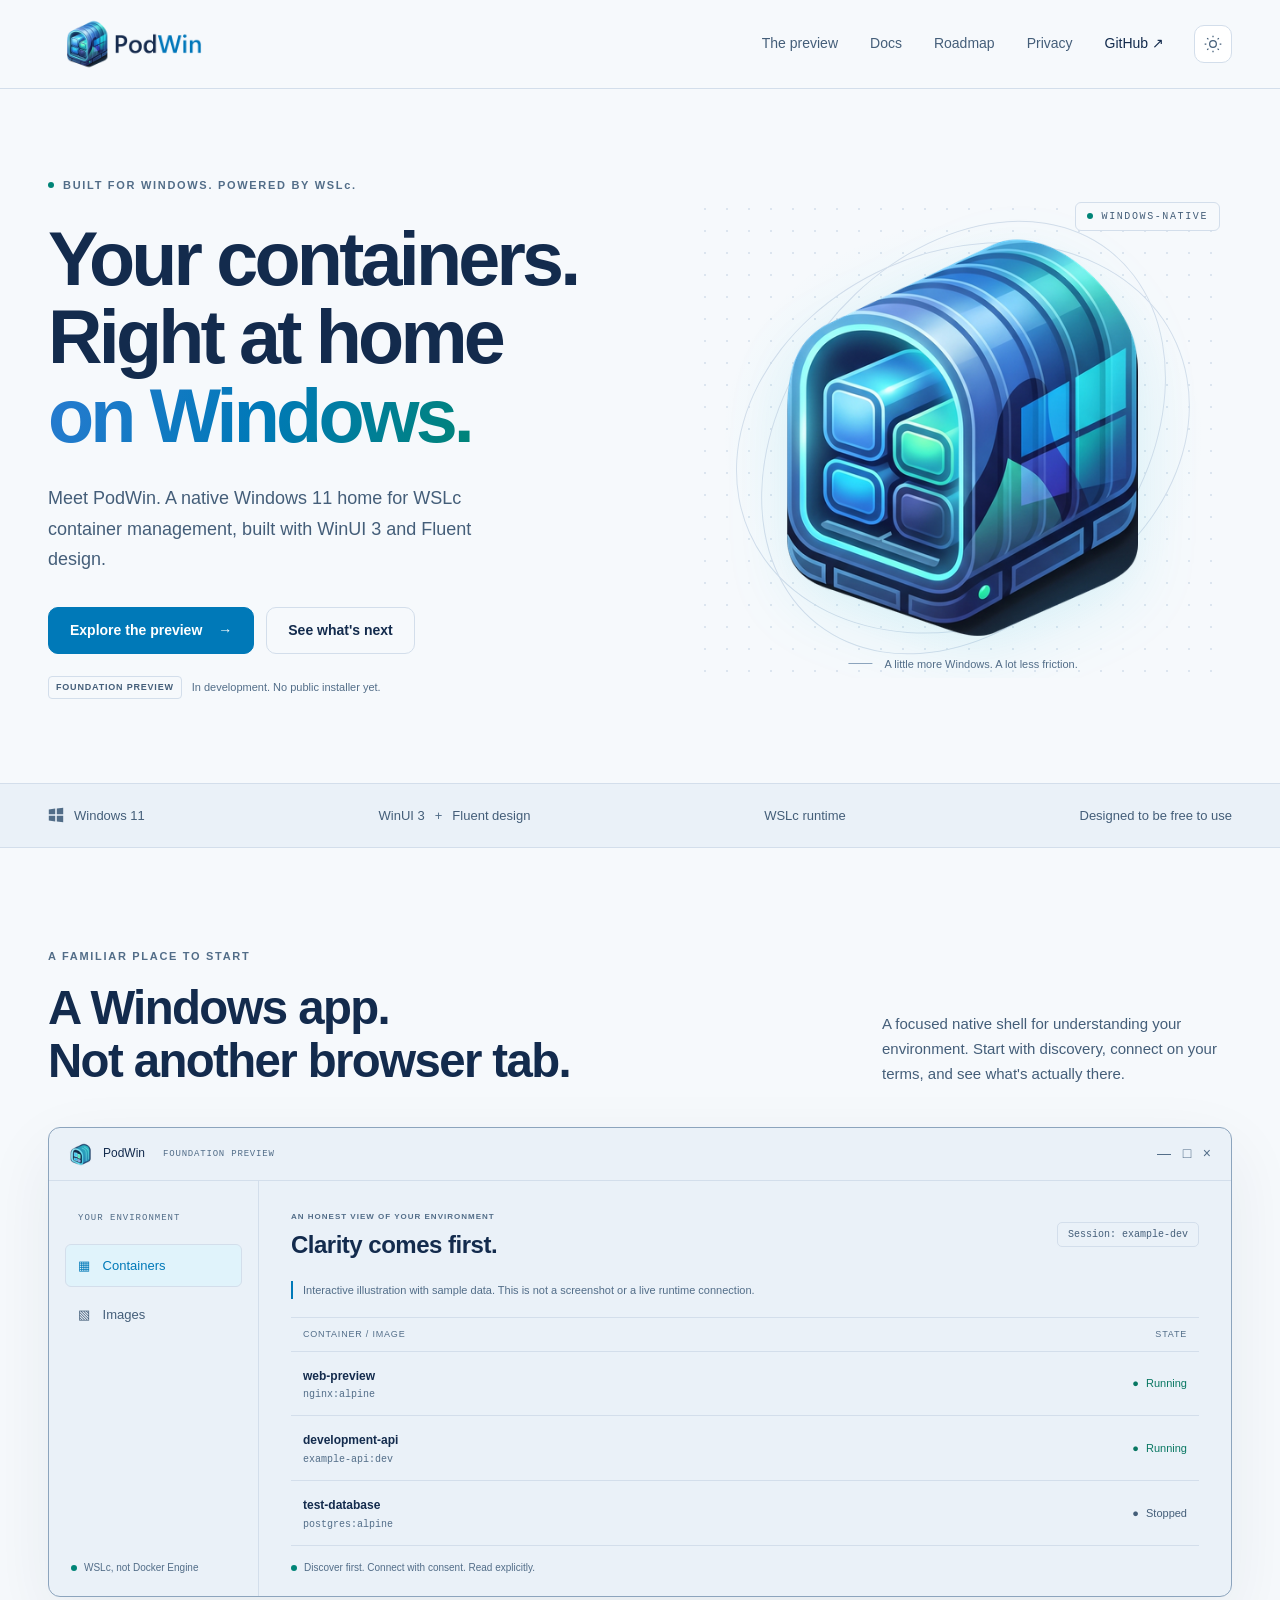
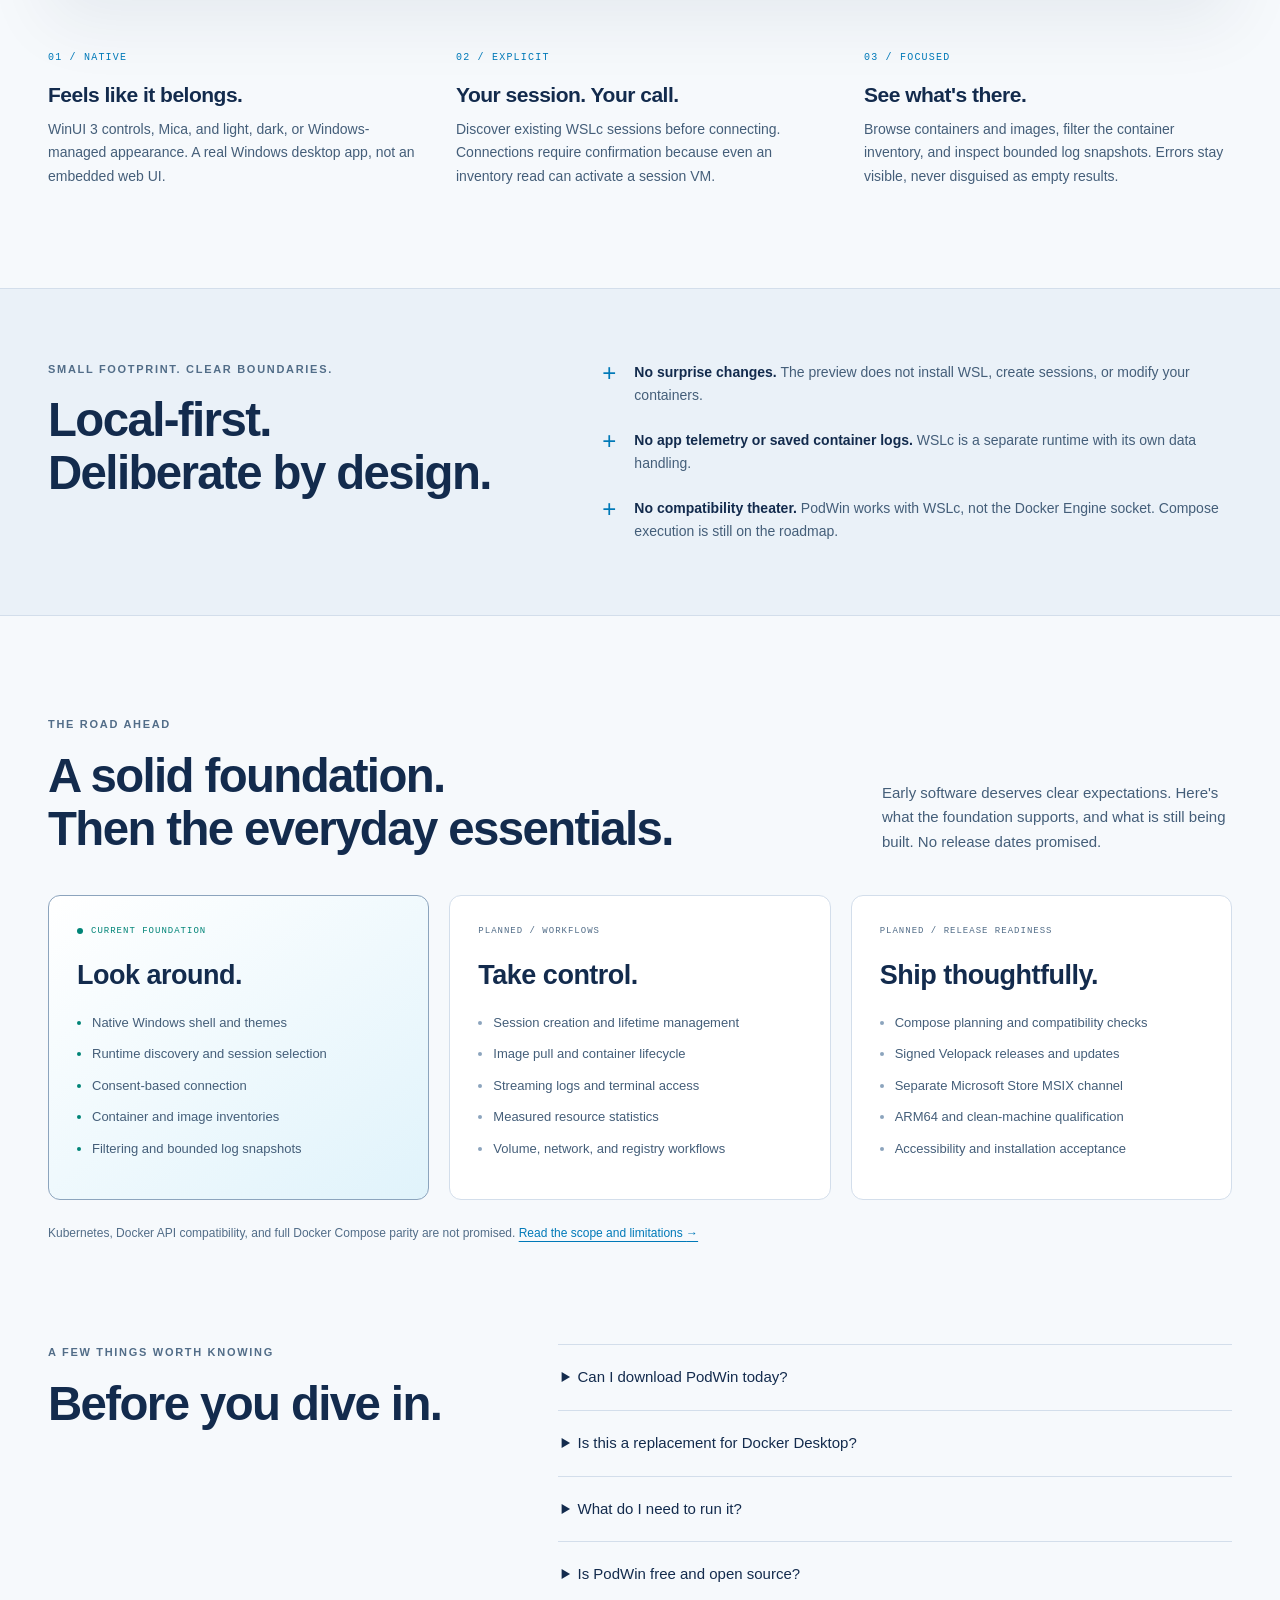
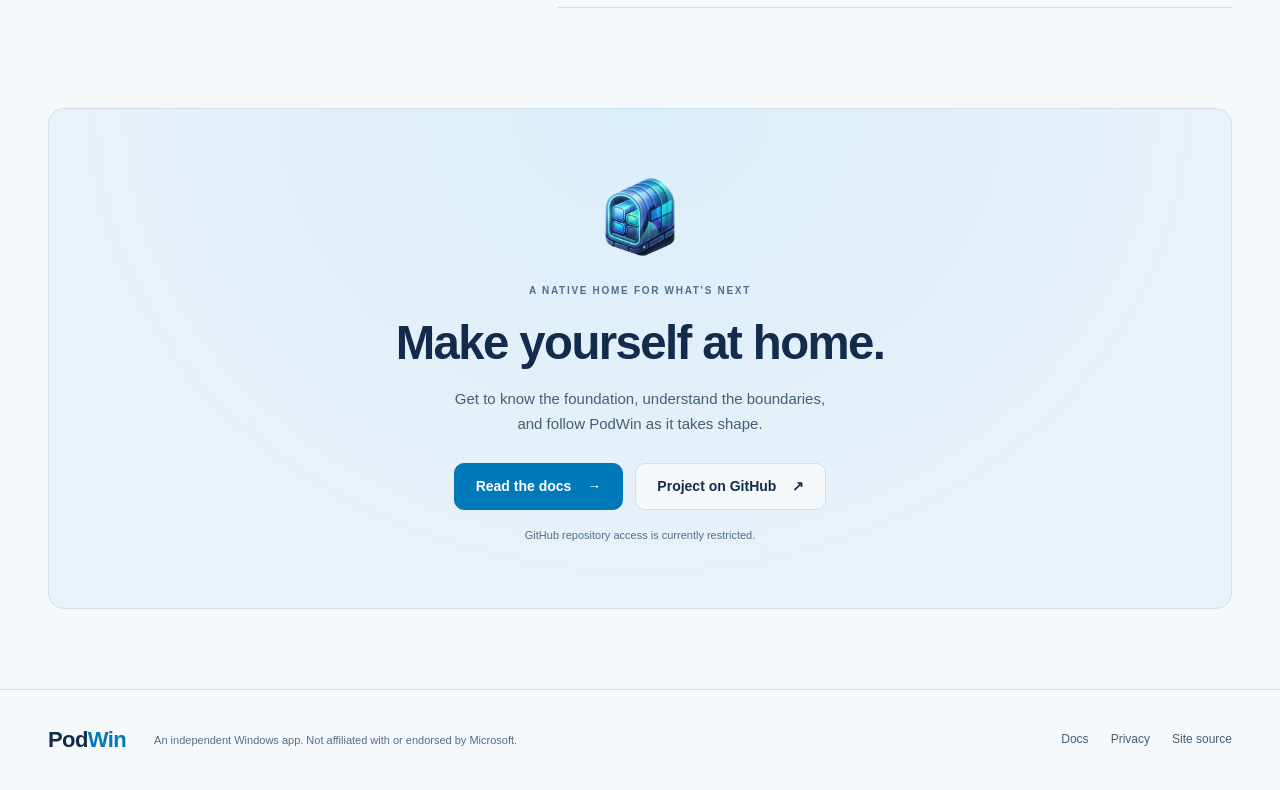
==== site/index.html @ 189d4637 "Merge pull request #1 from swigerb/privacy-policy Co-authored-by: Copilot <223556219+Copilot@users.n" ====
<!doctype html>
<html lang="en" data-theme="dark">
<head>
  <meta charset="utf-8">
  <meta name="viewport" content="width=device-width, initial-scale=1">
  <script src="assets/theme.js"></script>
  <title>PodWin | WSLc containers. Native Windows.</title>
  <meta name="description" content="Meet PodWin, a native Windows 11 app for WSLc container management. Explore the foundation preview, read the docs, and see what's next.">
  <meta name="theme-color" content="#101c30">
  <link rel="canonical" href="https://podwin.app/">
  <meta property="og:type" content="website">
  <meta property="og:site_name" content="PodWin">
  <meta property="og:title" content="PodWin | WSLc containers. Native Windows.">
  <meta property="og:description" content="A Windows-native home for your WSLc containers. Explore the foundation preview.">
  <meta property="og:url" content="https://podwin.app/">
  <meta property="og:image" content="https://podwin.app/assets/podwin-banner.png">
  <meta property="og:image:alt" content="The blue and teal PodWin capsule logo and wordmark.">
  <meta name="twitter:card" content="summary_large_image">
  <link rel="icon" href="assets/favicon.ico" sizes="any">
  <link rel="icon" href="assets/favicon-32.png" type="image/png" sizes="32x32">
  <link rel="apple-touch-icon" href="assets/apple-touch-icon.png">
  <link rel="manifest" href="site.webmanifest">
  <link rel="stylesheet" href="assets/site.css">
  <script src="assets/site.js" defer></script>
</head>
<body>
  <a class="skip-link" href="#main">Skip to content</a>
  <header class="site-header">
    <div class="container header-inner">
      <a class="brand" href="./" aria-label="PodWin home">
        <img class="brand-dark" src="assets/podwin-horizontal-dark.png" alt="PodWin" width="1600" height="480">
        <img class="brand-light" src="assets/podwin-horizontal-light.png" alt="PodWin" width="1600" height="480">
      </a>
      <nav aria-label="Main navigation">
        <a href="#preview">The preview</a>
        <a href="docs/">Docs</a>
        <a href="#roadmap">Roadmap</a>
        <a href="privacy/">Privacy</a>
        <a class="nav-github" href="https://github.com/swigerb/PodWin" title="Application repository; access is currently restricted">GitHub <span aria-hidden="true">&#8599;</span></a>
      </nav>
      <button class="theme-toggle" type="button" aria-label="Switch to light theme" hidden>
        <svg viewBox="0 0 24 24" fill="none" stroke="currentColor" stroke-width="1.5" aria-hidden="true"><circle cx="12" cy="12" r="4"/><path d="M12 2v2m0 16v2M2 12h2m16 0h2M5 5l1.5 1.5m11 11L19 19M5 19l1.5-1.5m11-11L19 5"/></svg>
      </button>
    </div>
  </header>
  <main id="main">
    <section class="hero container" aria-labelledby="hero-title">
      <div class="hero-copy">
        <p class="eyebrow"><span class="status-dot" aria-hidden="true"></span> BUILT FOR WINDOWS. POWERED BY WSLc.</p>
        <h1 id="hero-title">Your containers.<br>Right at home<br><span class="gradient-text">on Windows.</span></h1>
        <p class="hero-description">Meet PodWin. A native Windows 11 home for WSLc container management, built with WinUI 3 and Fluent design.</p>
        <div class="button-row">
          <a class="button button-primary" href="docs/">Explore the preview <span aria-hidden="true">&#8594;</span></a>
          <a class="button button-secondary" href="#roadmap">See what's next</a>
        </div>
        <p class="hero-note"><span class="small-tag">FOUNDATION PREVIEW</span> In development. No public installer yet.</p>
      </div>
      <div class="hero-art">
        <div class="orbit orbit-one" aria-hidden="true"></div>
        <div class="orbit orbit-two" aria-hidden="true"></div>
        <span class="art-label art-label-top"><span class="status-dot" aria-hidden="true"></span> WINDOWS-NATIVE</span>
        <img class="hero-icon" src="assets/podwin-icon-512.png" alt="PodWin's blue and teal capsule, holding four container units." width="512" height="512" fetchpriority="high">
        <div class="art-caption"><span class="caption-line" aria-hidden="true"></span> A little more Windows. A lot less friction.</div>
      </div>
    </section>

    <div class="platform-strip">
      <div class="container platform-inner">
        <span><svg viewBox="0 0 20 20" fill="currentColor" aria-hidden="true"><path d="M1 3l8-1v7H1zm10-1l8-1v8h-8zM1 11h8v7l-8-1zm10 0h8v8l-8-1z"/></svg> Windows 11</span>
        <span>WinUI 3 <span class="strip-plus">+</span> Fluent design</span>
        <span>WSLc runtime</span>
        <span>Designed to be free to use</span>
      </div>
    </div>

    <section class="section container" id="preview" aria-labelledby="preview-title">
      <div class="section-heading">
        <div><p class="eyebrow">A FAMILIAR PLACE TO START</p><h2 id="preview-title">A Windows app.<br>Not another browser tab.</h2></div>
        <p>A focused native shell for understanding your environment. Start with discovery, connect on your terms, and see what's actually there.</p>
      </div>
      <div class="preview-frame">
        <div class="preview-titlebar"><img src="assets/favicon-32.png" alt="" width="24" height="24"><span>PodWin</span><span class="preview-badge">FOUNDATION PREVIEW</span><span class="window-chrome" aria-hidden="true">&#8212; &nbsp; &#9633; &nbsp; &#215;</span></div>
        <div class="preview-body">
          <div class="preview-sidebar">
            <span class="sidebar-label">YOUR ENVIRONMENT</span>
            <div class="demo-tabs" role="tablist" aria-label="Illustrated inventory" hidden>
              <button id="containers-tab" role="tab" aria-selected="true" aria-controls="containers-panel" tabindex="0" type="button"><span aria-hidden="true">&#9638;</span> Containers</button>
              <button id="images-tab" role="tab" aria-selected="false" aria-controls="images-panel" tabindex="-1" type="button"><span aria-hidden="true">&#9639;</span> Images</button>
            </div>
            <div class="sidebar-footer"><span class="status-dot" aria-hidden="true"></span> WSLc, not Docker Engine</div>
          </div>
          <div class="preview-content">
            <div class="inventory-heading"><div><p class="eyebrow">AN HONEST VIEW OF YOUR ENVIRONMENT</p><h3>Clarity comes first.</h3></div><span class="session-label">Session: example-dev</span></div>
            <p class="sample-notice">Interactive illustration with sample data. This is not a screenshot or a live runtime connection.</p>
            <div id="containers-panel" class="inventory-panel" role="tabpanel" aria-labelledby="containers-tab" tabindex="0">
              <div class="inventory-row inventory-labels"><span>CONTAINER / IMAGE</span><span>STATE</span></div>
              <div class="inventory-row"><div><strong>web-preview</strong><code>nginx:alpine</code></div><span class="state state-running"><span aria-hidden="true">&#9679;</span> Running</span></div>
              <div class="inventory-row"><div><strong>development-api</strong><code>example-api:dev</code></div><span class="state state-running"><span aria-hidden="true">&#9679;</span> Running</span></div>
              <div class="inventory-row"><div><strong>test-database</strong><code>postgres:alpine</code></div><span class="state state-stopped"><span aria-hidden="true">&#9679;</span> Stopped</span></div>
            </div>
            <div id="images-panel" class="inventory-panel" role="tabpanel" aria-labelledby="images-tab" tabindex="0" hidden>
              <div class="inventory-row inventory-labels"><span>IMAGE</span><span>TAG</span></div>
              <div class="inventory-row"><div><strong>nginx</strong><code>Sample local image</code></div><span class="state">alpine</span></div>
              <div class="inventory-row"><div><strong>example-api</strong><code>Sample local image</code></div><span class="state">dev</span></div>
              <div class="inventory-row"><div><strong>postgres</strong><code>Sample local image</code></div><span class="state">alpine</span></div>
            </div>
            <div class="inventory-footer"><span class="status-dot" aria-hidden="true"></span> Discover first. Connect with consent. Read explicitly.</div>
          </div>
        </div>
      </div>
      <div class="feature-grid">
        <article class="feature-card"><span class="feature-number">01 / NATIVE</span><h3>Feels like it belongs.</h3><p>WinUI 3 controls, Mica, and light, dark, or Windows-managed appearance. A real Windows desktop app, not an embedded web UI.</p></article>
        <article class="feature-card"><span class="feature-number">02 / EXPLICIT</span><h3>Your session. Your call.</h3><p>Discover existing WSLc sessions before connecting. Connections require confirmation because even an inventory read can activate a session VM.</p></article>
        <article class="feature-card"><span class="feature-number">03 / FOCUSED</span><h3>See what's there.</h3><p>Browse containers and images, filter the container inventory, and inspect bounded log snapshots. Errors stay visible, never disguised as empty results.</p></article>
      </div>
    </section>

    <section class="principles-section">
      <div class="container principles-inner">
        <div><p class="eyebrow">SMALL FOOTPRINT. CLEAR BOUNDARIES.</p><h2>Local-first.<br>Deliberate by design.</h2></div>
        <div class="principles-list">
          <div><span aria-hidden="true">+</span><p><strong>No surprise changes.</strong> The preview does not install WSL, create sessions, or modify your containers.</p></div>
          <div><span aria-hidden="true">+</span><p><strong>No app telemetry or saved container logs.</strong> WSLc is a separate runtime with its own data handling.</p></div>
          <div><span aria-hidden="true">+</span><p><strong>No compatibility theater.</strong> PodWin works with WSLc, not the Docker Engine socket. Compose execution is still on the roadmap.</p></div>
        </div>
      </div>
    </section>

    <section class="section container" id="roadmap" aria-labelledby="roadmap-title">
      <div class="section-heading">
        <div><p class="eyebrow">THE ROAD AHEAD</p><h2 id="roadmap-title">A solid foundation.<br>Then the everyday essentials.</h2></div>
        <p>Early software deserves clear expectations. Here's what the foundation supports, and what is still being built. No release dates promised.</p>
      </div>
      <div class="roadmap-grid">
        <article class="roadmap-card roadmap-current">
          <span class="stage-label"><span class="status-dot" aria-hidden="true"></span> CURRENT FOUNDATION</span>
          <h3>Look around.</h3>
          <ul><li>Native Windows shell and themes</li><li>Runtime discovery and session selection</li><li>Consent-based connection</li><li>Container and image inventories</li><li>Filtering and bounded log snapshots</li></ul>
        </article>
        <article class="roadmap-card">
          <span class="stage-label">PLANNED / WORKFLOWS</span>
          <h3>Take control.</h3>
          <ul><li>Session creation and lifetime management</li><li>Image pull and container lifecycle</li><li>Streaming logs and terminal access</li><li>Measured resource statistics</li><li>Volume, network, and registry workflows</li></ul>
        </article>
        <article class="roadmap-card">
          <span class="stage-label">PLANNED / RELEASE READINESS</span>
          <h3>Ship thoughtfully.</h3>
          <ul><li>Compose planning and compatibility checks</li><li>Signed Velopack releases and updates</li><li>Separate Microsoft Store MSIX channel</li><li>ARM64 and clean-machine qualification</li><li>Accessibility and installation acceptance</li></ul>
        </article>
      </div>
      <p class="section-note">Kubernetes, Docker API compatibility, and full Docker Compose parity are not promised. <a href="docs/#boundaries">Read the scope and limitations <span aria-hidden="true">&#8594;</span></a></p>
    </section>

    <section class="section container faq-section" aria-labelledby="faq-title">
      <div><p class="eyebrow">A FEW THINGS WORTH KNOWING</p><h2 id="faq-title">Before you dive in.</h2></div>
      <div class="faq-list">
        <details><summary>Can I download PodWin today?</summary><p>Not yet. PodWin is a foundation preview with no public installer or Microsoft Store listing. Signed releases, update handling, and clean-machine validation remain release gates. The docs describe the current development workflow.</p></details>
        <details><summary>Is this a replacement for Docker Desktop?</summary><p>Not today. PodWin targets WSLc containers and currently focuses on discovery and read-only inventory workflows. It does not connect to Docker Engine, and Docker Desktop containers will not appear here.</p></details>
        <details><summary>What do I need to run it?</summary><p>Windows 11 22H2 or later. WSLc 3.0.3 or later is the initial runtime/schema baseline for container management. Building the app requires the repository's pinned .NET SDK. See the <a href="docs/#requirements">requirements</a>.</p></details>
        <details><summary>Is PodWin free and open source?</summary><p>PodWin is intended to be free to use. The project repository is currently private and a source-code license has not been selected, so it is not being presented as open-source software yet.</p></details>
      </div>
    </section>

    <section class="container closing-section" aria-labelledby="closing-title">
      <img src="assets/podwin-icon-512.png" alt="" width="88" height="88" loading="lazy">
      <p class="eyebrow">A NATIVE HOME FOR WHAT'S NEXT</p>
      <h2 id="closing-title">Make yourself at home.</h2>
      <p>Get to know the foundation, understand the boundaries,<br class="desktop-break"> and follow PodWin as it takes shape.</p>
      <div class="button-row"><a class="button button-primary" href="docs/">Read the docs <span aria-hidden="true">&#8594;</span></a><a class="button button-secondary" href="https://github.com/swigerb/PodWin">Project on GitHub <span aria-hidden="true">&#8599;</span></a></div>
      <p class="fine-print">GitHub repository access is currently restricted.</p>
    </section>
  </main>
  <footer class="site-footer">
    <div class="container footer-inner"><a class="footer-wordmark" href="./">Pod<span>Win</span></a><p>An independent Windows app. Not affiliated with or endorsed by Microsoft.</p><nav aria-label="Footer navigation"><a href="docs/">Docs</a><a href="privacy/">Privacy</a><a href="https://github.com/swigerb/podwin.app">Site source</a></nav></div>
  </footer>
</body>
</html>
---- site/assets/site.css ----
:root {
  color-scheme: light;
  --cp-bg: #f6f9fc;
  --cp-bg-elevated: #eaf1f8;
  --cp-surface: #ffffff;
  --cp-surface-soft: #edf3fa;
  --cp-border: #d3deeb;
  --cp-border-strong: #8ca4bd;
  --cp-text: #132b4d;
  --cp-text-muted: #445e79;
  --cp-text-soft: #526d88;
  --cp-accent: #0079b8;
  --cp-accent-hover: #00669b;
  --cp-accent-soft: #e0f3fb;
  --cp-accent-fg: #ffffff;
  --cp-success: #087762;
  --cp-teal: #008477;
  --cp-blue: #287bd0;
  --cp-grid: #dce5ef;
  --cp-shadow: 0 24px 70px #112b4d12;
  --cp-glow: #18bad51a;
  --cp-hero-end: #daeefa;
  --cp-on-gradient: #ffffff;
  font-family: "Segoe UI", Aptos, Calibri, -apple-system, BlinkMacSystemFont, sans-serif;
}
html[data-theme="dark"] {
  color-scheme: dark;
  --cp-bg: #0c1422;
  --cp-bg-elevated: #101c30;
  --cp-surface: #132139;
  --cp-surface-soft: #17283f;
  --cp-border: #25364e;
  --cp-border-strong: #59718b;
  --cp-text: #f0f5fc;
  --cp-text-muted: #acbbcf;
  --cp-text-soft: #91a6bf;
  --cp-accent: #64d9ef;
  --cp-accent-hover: #a0ecfa;
  --cp-accent-soft: #142f40;
  --cp-accent-fg: #092334;
  --cp-success: #67e4bd;
  --cp-teal: #50e0ce;
  --cp-blue: #7ab8ff;
  --cp-grid: #1b2b41;
  --cp-shadow: 0 24px 70px #00000038;
  --cp-glow: #16cbd51a;
  --cp-hero-end: #113345;
}
* { box-sizing: border-box; }
html { scroll-behavior: smooth; scroll-padding-top: 100px; }
body { margin: 0; background: var(--cp-bg); color: var(--cp-text); font-size: 16px; line-height: 1.65; }
[hidden] { display: none !important; }
a { color: var(--cp-accent); text-underline-offset: 4px; }
a:hover { color: var(--cp-accent-hover); }
button, input { font: inherit; }
button { cursor: pointer; }
img { display: block; max-width: 100%; height: auto; }
svg { width: 20px; height: 20px; flex-shrink: 0; }
h1, h2, h3, p { margin: 0; }
h1, h2, h3 { line-height: 1.12; }
h2 { font-size: clamp(32px, 3.7vw, 48px); font-weight: 650; letter-spacing: -1.6px; }
h3 { font-size: 23px; font-weight: 600; letter-spacing: -.5px; }
::selection { background: var(--cp-accent); color: var(--cp-accent-fg); }
:focus-visible { outline: 3px solid var(--cp-accent); outline-offset: 6px; border-radius: 4px; }
.container { width: min(1200px, calc(100% - 96px)); margin-inline: auto; }
.skip-link { position: fixed; top: 12px; left: 16px; z-index: 20; padding: 8px 20px; background: var(--cp-surface); transform: translateY(-160%); }
.skip-link:focus { transform: none; }
.site-header { border-bottom: 1px solid var(--cp-border); background: var(--cp-bg); }
.header-inner { min-height: 88px; display: flex; align-items: center; gap: 30px; }
.brand { flex-shrink: 0; width: 172px; }
.brand-light, html[data-theme="light"] .brand-dark { display: none; }
html[data-theme="light"] .brand-light { display: block; }
.header-inner nav { margin-left: auto; display: flex; align-items: center; gap: 32px; }
.header-inner nav a { font-size: 14px; font-weight: 500; text-decoration: none; color: var(--cp-text-muted); white-space: nowrap; }
.header-inner nav a:hover, .header-inner nav a[aria-current="page"] { color: var(--cp-accent); }
.header-inner nav .nav-github { color: var(--cp-text); }
.theme-toggle { display: grid; place-items: center; width: 38px; height: 38px; padding: 8px; border: 1px solid var(--cp-border); border-radius: 10px; background: var(--cp-surface); color: var(--cp-text-muted); flex-shrink: 0; }
.theme-toggle:hover { color: var(--cp-accent); border-color: var(--cp-border-strong); }
.hero { position: relative; display: grid; grid-template-columns: 1.15fr 1fr; gap: 28px; align-items: center; padding-top: 88px; padding-bottom: 84px; }
.eyebrow { display: flex; align-items: center; gap: 9px; font-size: 11px; font-weight: 650; letter-spacing: 1.7px; color: var(--cp-text-soft); line-height: 1.5; }
.status-dot { display: inline-block; flex-shrink: 0; width: 6px; height: 6px; border-radius: 50%; background: var(--cp-teal); }
h1 { margin-top: 26px; font-size: clamp(48px, 5.9vw, 78px); font-weight: 700; line-height: 1.04; letter-spacing: -3.8px; }
.gradient-text { color: var(--cp-accent); background: linear-gradient(110deg, var(--cp-blue), var(--cp-accent) 50%, var(--cp-teal)); background-clip: text; -webkit-text-fill-color: transparent; }
.hero-description { margin-top: 28px; max-width: 480px; font-size: 18px; color: var(--cp-text-muted); line-height: 1.7; }
.button-row { display: flex; flex-wrap: wrap; align-items: center; gap: 12px; margin-top: 32px; }
.button { display: inline-flex; align-items: center; justify-content: center; gap: 16px; padding: 12px 21px; border-radius: 10px; border: 1px solid var(--cp-border); text-decoration: none; font-size: 14px; font-weight: 600; line-height: 1.5; transition: background .15s, border-color .15s, transform .15s; }
.button:hover { transform: translateY(-2px); }
.button-primary { background: var(--cp-accent); color: var(--cp-accent-fg); border-color: var(--cp-accent); }
.button-primary:hover { background: var(--cp-accent-hover); border-color: var(--cp-accent-hover); color: var(--cp-accent-fg); }
.button-secondary { background: var(--cp-bg); color: var(--cp-text); }
.button-secondary:hover { color: var(--cp-text); border-color: var(--cp-border-strong); background: var(--cp-surface); }
.hero-note { display: flex; flex-wrap: wrap; align-items: center; gap: 10px; margin-top: 22px; color: var(--cp-text-soft); font-size: 11px; }
.small-tag { padding: 3px 7px; border: 1px solid var(--cp-border); border-radius: 4px; font-size: 9px; font-weight: 650; letter-spacing: .8px; color: var(--cp-text-muted); }
.hero-art { position: relative; isolation: isolate; min-width: 0; min-height: 480px; display: flex; align-items: center; justify-content: center; overflow: clip; background-image: radial-gradient(var(--cp-grid) 1px, transparent 1px); background-size: 22px 22px; }
.hero-art::before { content: ""; position: absolute; z-index: -1; inset: 3%; background: radial-gradient(ellipse, var(--cp-glow), transparent 68%); }
.hero-icon { width: 100%; max-width: 450px; position: relative; filter: drop-shadow(0 20px 30px var(--cp-glow)); }
.orbit { position: absolute; z-index: -1; width: 87%; height: 78%; border: 1px solid var(--cp-border); border-radius: 50%; transform: rotate(-24deg); }
.orbit-two { width: 66%; height: 99%; transform: rotate(38deg); }
.art-label { position: absolute; z-index: 1; background: var(--cp-bg); padding: 8px 11px; border: 1px solid var(--cp-border); border-radius: 6px; font: 10px Consolas, "Courier New", monospace; letter-spacing: 1.6px; color: var(--cp-text-muted); display: flex; align-items: center; gap: 9px; }
.art-label-top { top: 4px; right: 12px; }
.art-caption { position: absolute; bottom: 5px; left: 50%; transform: translateX(-50%); white-space: nowrap; color: var(--cp-text-soft); font-size: 11px; display: flex; align-items: center; gap: 12px; }
.caption-line { width: 24px; height: 1px; background: var(--cp-border-strong); }
.platform-strip { border-block: 1px solid var(--cp-border); background: var(--cp-bg-elevated); }
.platform-inner { display: flex; justify-content: space-between; gap: 24px; align-items: center; padding-block: 21px; color: var(--cp-text-muted); font-size: 13px; }
.platform-inner > span { display: flex; align-items: center; gap: 10px; }
.platform-inner svg { width: 16px; height: 16px; color: var(--cp-text-soft); }
.strip-plus { color: var(--cp-text-soft); }
.section { padding-block: 100px; }
.section-heading { display: flex; align-items: flex-end; justify-content: space-between; gap: 50px; margin-bottom: 40px; }
.section-heading .eyebrow, .principles-inner .eyebrow, .faq-section .eyebrow { margin-bottom: 16px; }
.section-heading > p { max-width: 350px; color: var(--cp-text-muted); font-size: 15px; }
.preview-frame { border: 1px solid var(--cp-border-strong); border-radius: 12px; overflow: hidden; box-shadow: var(--cp-shadow); background: var(--cp-bg-elevated); }
.preview-titlebar { display: flex; align-items: center; gap: 10px; padding: 14px 20px; font-size: 12px; border-bottom: 1px solid var(--cp-border); }
.preview-titlebar img { width: 24px; height: 24px; }
.preview-badge { font: 9px Consolas, "Courier New", monospace; color: var(--cp-text-soft); letter-spacing: .8px; margin-left: 8px; }
.window-chrome { margin-left: auto; color: var(--cp-text-soft); font-size: 14px; }
.preview-body { display: grid; grid-template-columns: 210px 1fr; }
.preview-sidebar { display: flex; flex-direction: column; padding: 32px 16px 20px; border-right: 1px solid var(--cp-border); }
.sidebar-label { font: 9px Consolas, "Courier New", monospace; color: var(--cp-text-soft); padding-left: 13px; letter-spacing: 1px; }
.demo-tabs { display: flex; flex-direction: column; gap: 6px; margin-top: 21px; }
.demo-tabs button { text-align: left; padding: 10px 12px; background: none; border: 1px solid transparent; border-radius: 6px; color: var(--cp-text-muted); font-size: 13px; }
.demo-tabs button span { margin-right: 9px; }
.demo-tabs button[aria-selected="true"] { background: var(--cp-accent-soft); color: var(--cp-accent); border-color: var(--cp-border); }
.sidebar-footer { margin-top: auto; padding: 48px 6px 0; color: var(--cp-text-soft); font-size: 10px; display: flex; align-items: center; gap: 7px; }
.preview-content { padding: 30px 32px 20px; min-width: 0; }
.inventory-heading { display: flex; justify-content: space-between; align-items: center; gap: 16px; }
.inventory-heading .eyebrow { font-size: 8px; letter-spacing: 1px; }
.inventory-heading h3 { font-size: 24px; margin-top: 9px; }
.session-label { border: 1px solid var(--cp-border); padding: 6px 10px; font: 10px Consolas, "Courier New", monospace; border-radius: 5px; color: var(--cp-text-muted); white-space: nowrap; }
.sample-notice { margin-top: 22px; border-left: 2px solid var(--cp-accent); padding-left: 10px; color: var(--cp-text-soft); font-size: 11px; }
.inventory-panel { margin-top: 18px; }
.inventory-row { display: grid; grid-template-columns: 1fr auto; gap: 16px; align-items: center; padding: 15px 12px; border-top: 1px solid var(--cp-border); font-size: 12px; }
.inventory-row strong { font-weight: 600; }
.inventory-row code { display: block; margin-top: 3px; font: 10px Consolas, "Courier New", monospace; color: var(--cp-text-soft); }
.inventory-labels { color: var(--cp-text-soft); font-size: 9px; letter-spacing: .8px; padding-block: 9px; }
.state { font-size: 11px; color: var(--cp-text-muted); }
.state span { margin-right: 4px; }
.state-running { color: var(--cp-success); }
.inventory-footer { display: flex; align-items: center; gap: 7px; color: var(--cp-text-soft); border-top: 1px solid var(--cp-border); padding: 14px 0 0; font-size: 10px; }
.feature-grid { display: grid; grid-template-columns: repeat(3, 1fr); gap: 40px; margin-top: 45px; }
.feature-number { font: 10px Consolas, "Courier New", monospace; color: var(--cp-accent); letter-spacing: 1.2px; }
.feature-card h3 { margin-top: 14px; font-size: 21px; }
.feature-card p { color: var(--cp-text-muted); font-size: 14px; margin-top: 12px; }
.principles-section { background: var(--cp-bg-elevated); border-block: 1px solid var(--cp-border); }
.principles-inner { display: grid; grid-template-columns: 1fr 1.3fr; gap: 70px; padding-block: 72px; }
.principles-list { display: flex; flex-direction: column; gap: 22px; }
.principles-list > div { display: flex; gap: 18px; align-items: flex-start; }
.principles-list > div > span { color: var(--cp-accent); font-size: 24px; line-height: 1; }
.principles-list p { font-size: 14px; color: var(--cp-text-muted); }
.principles-list strong { color: var(--cp-text); font-weight: 600; }
.roadmap-grid { display: grid; grid-template-columns: repeat(3, 1fr); gap: 20px; }
.roadmap-card { padding: 30px 28px; border: 1px solid var(--cp-border); border-radius: 12px; background: var(--cp-surface); }
.roadmap-current { background: linear-gradient(145deg, var(--cp-surface), var(--cp-accent-soft)); border-color: var(--cp-border-strong); }
.stage-label { display: flex; align-items: center; gap: 8px; font: 9px Consolas, "Courier New", monospace; letter-spacing: 1px; color: var(--cp-text-soft); }
.roadmap-current .stage-label { color: var(--cp-teal); }
.roadmap-card h3 { margin-top: 24px; font-size: 27px; }
.roadmap-card ul { list-style: none; padding: 0; margin: 22px 0 0; color: var(--cp-text-muted); font-size: 13px; }
.roadmap-card li { position: relative; padding-left: 15px; margin-block: 10px; }
.roadmap-card li::before { content: ""; position: absolute; width: 4px; height: 4px; background: var(--cp-border-strong); left: 0; top: 9px; border-radius: 50%; }
.roadmap-current li::before { background: var(--cp-teal); }
.section-note { margin-top: 24px; color: var(--cp-text-soft); font-size: 12px; }
.section-note a { white-space: normal; }
.faq-section { display: grid; grid-template-columns: 1fr 1.5fr; gap: 60px; padding-top: 0; }
.faq-list details { border-bottom: 1px solid var(--cp-border); }
.faq-list details:first-child { border-top: 1px solid var(--cp-border); }
.faq-list summary { cursor: pointer; padding: 20px 4px; color: var(--cp-text); font-size: 15px; font-weight: 500; }
.faq-list details p { padding: 0 4px 22px; color: var(--cp-text-muted); font-size: 14px; }
.closing-section { display: flex; align-items: center; flex-direction: column; text-align: center; padding: 64px 32px; margin-bottom: 80px; border: 1px solid var(--cp-border); border-radius: 16px; background: radial-gradient(ellipse at 50% 0, var(--cp-hero-end), var(--cp-bg-elevated) 70%); }
.closing-section > img { width: 88px; }
.closing-section .eyebrow { margin-top: 22px; font-size: 10px; }
.closing-section h2 { margin-top: 18px; }
.closing-section > p:not(.eyebrow):not(.fine-print) { margin-top: 18px; font-size: 15px; color: var(--cp-text-muted); }
.closing-section .button-row { justify-content: center; margin-top: 26px; }
.fine-print { margin-top: 16px; color: var(--cp-text-soft); font-size: 11px; }
.site-footer { border-top: 1px solid var(--cp-border); }
.footer-inner { min-height: 100px; display: flex; align-items: center; gap: 28px; }
.footer-wordmark { font-weight: 650; font-size: 22px; letter-spacing: -.6px; color: var(--cp-text); text-decoration: none; }
.footer-wordmark span { color: var(--cp-accent); }
.footer-inner p { color: var(--cp-text-soft); font-size: 11px; }
.footer-inner nav { margin-left: auto; display: flex; gap: 22px; }
.footer-inner nav a { color: var(--cp-text-muted); text-decoration: none; font-size: 12px; }
.docs-layout { display: grid; grid-template-columns: 210px 1fr; gap: 72px; padding-block: 60px 100px; }
.docs-sidebar { align-self: start; position: sticky; top: 28px; display: flex; flex-direction: column; gap: 12px; border-right: 1px solid var(--cp-border); padding-right: 24px; }
.docs-sidebar .eyebrow { margin-bottom: 10px; }
.docs-sidebar a { color: var(--cp-text-muted); text-decoration: none; font-size: 13px; }
.docs-sidebar a:hover { color: var(--cp-accent); }
.docs-content { max-width: 780px; min-width: 0; }
.docs-content h1 { font-size: clamp(40px, 4vw, 56px); letter-spacing: -2px; margin-top: 18px; }
.docs-lead { font-size: 19px; color: var(--cp-text-muted); margin-top: 22px; }
.docs-content section { padding-top: 48px; }
.docs-content h2 { font-size: 28px; letter-spacing: -.7px; margin-bottom: 18px; }
.docs-content h3 { font-size: 19px; margin-top: 24px; margin-bottom: 12px; }
.docs-content p, .docs-content li { color: var(--cp-text-muted); font-size: 15px; }
.docs-content p + p { margin-top: 16px; }
.docs-content li { margin-block: 10px; }
.callout { padding: 20px 24px; border: 1px solid var(--cp-border); border-left: 3px solid var(--cp-accent); border-radius: 8px; background: var(--cp-surface); margin-block: 24px; }
.callout strong { color: var(--cp-text); }
.docs-table-wrap { overflow-x: auto; }
.docs-table { border-collapse: collapse; width: 100%; font-size: 14px; }
.docs-table th, .docs-table td { text-align: left; border-bottom: 1px solid var(--cp-border); padding: 14px 12px; vertical-align: top; }
.docs-table th { color: var(--cp-text); font-weight: 600; }
.docs-table td { color: var(--cp-text-muted); }
.docs-table td:first-child { white-space: nowrap; }
.docs-content code { font: 12px Consolas, "Courier New", Courier, monospace; overflow-wrap: anywhere; color: var(--cp-text); }
.code-block { border: 1px solid var(--cp-border); border-radius: 10px; background: var(--cp-bg-elevated); margin-top: 18px; overflow: hidden; }
.code-heading { display: flex; align-items: center; gap: 16px; padding: 10px 16px; border-bottom: 1px solid var(--cp-border); color: var(--cp-text-soft); font: 11px Consolas, "Courier New", monospace; }
.copy-button { margin-left: auto; border: 1px solid var(--cp-border); background: var(--cp-surface); color: var(--cp-accent); border-radius: 5px; padding: 3px 10px; font-size: 12px; }
.code-block pre { margin: 0; padding: 20px; overflow-x: auto; line-height: 1.9; }
.code-block code { white-space: pre; overflow-wrap: normal; }
.copy-status { min-height: 24px; margin-top: 6px; font-size: 12px !important; }
.docs-content .back-link { display: inline-block; margin-top: 48px; }
.not-found { padding-block: 120px; max-width: 700px; min-height: 65vh; }
.not-found h1 { font-size: 64px; }
.not-found > p:not(.eyebrow) { margin-top: 24px; color: var(--cp-text-muted); }
@media (min-width: 1600px) { .hero { padding-block: 110px; } }
@media (max-width: 1000px) {
  .container { width: calc(100% - 64px); }
  .hero { gap: 12px; padding-block: 64px; }
  h1 { letter-spacing: -2.7px; }
  .hero-art { min-height: 380px; }
  .hero-description { font-size: 16px; }
  .art-caption { font-size: 9px; }
  .header-inner nav { gap: 20px; }
  .platform-inner { gap: 16px; font-size: 11px; }
  .section-heading { gap: 32px; }
  .section-heading > p { max-width: 280px; font-size: 14px; }
  .roadmap-card { padding: 24px 20px; }
  .stage-label { font-size: 8px; }
  .preview-body { grid-template-columns: 175px 1fr; }
  .preview-content { padding-inline: 24px; }
  .inventory-heading { flex-wrap: wrap; }
  .feature-grid { gap: 26px; }
  .principles-inner { gap: 40px; }
  .docs-layout { grid-template-columns: 175px 1fr; gap: 40px; }
}
@media (max-width: 720px) {
  html { scroll-padding-top: 24px; }
  .container { width: calc(100% - 40px); }
  .header-inner { min-height: 76px; gap: 12px; flex-wrap: wrap; padding-block: 14px; }
  .brand { width: 137px; }
  .theme-toggle { margin-left: auto; }
  .header-inner nav { order: 2; width: 100%; margin-left: 0; justify-content: space-between; gap: 12px; padding-top: 6px; }
  .header-inner nav a { font-size: 12px; }
  .hero { grid-template-columns: minmax(0, 1fr); gap: 30px; padding-top: 48px; padding-bottom: 36px; }
  h1 { font-size: clamp(48px, 9.5vw, 68px); letter-spacing: -2.7px; margin-top: 22px; }
  .eyebrow { font-size: 9px; letter-spacing: 1.2px; }
  .hero-description { max-width: 460px; margin-top: 24px; font-size: 16px; }
  .hero-art { min-height: 340px; max-width: 460px; width: 100%; margin-inline: auto; }
  .hero-icon { width: 320px; }
  .art-label-top { top: 0; font-size: 8px; }
  .art-caption { font-size: 10px; }
  .platform-inner { display: grid; grid-template-columns: 1fr 1fr; gap: 16px; padding-block: 20px; }
  .platform-inner > span { font-size: 11px; }
  .section { padding-block: 64px; }
  h2 { letter-spacing: -1px; font-size: 34px; }
  .section-heading { display: block; margin-bottom: 28px; }
  .section-heading > p { max-width: 100%; margin-top: 22px; }
  .preview-body { grid-template-columns: 1fr; }
  .preview-sidebar { padding: 12px; border-right: 0; border-bottom: 1px solid var(--cp-border); }
  .sidebar-label, .sidebar-footer { display: none; }
  .demo-tabs { flex-direction: row; margin-top: 0; }
  .demo-tabs button { flex: 1; font-size: 12px; }
  .preview-titlebar { padding: 10px 12px; gap: 7px; }
  .preview-badge { font-size: 7px; margin-left: 0; }
  .window-chrome { font-size: 11px; }
  .preview-content { padding: 24px 16px 16px; }
  .inventory-heading h3 { font-size: 24px; }
  .session-label { font-size: 9px; }
  .sample-notice { font-size: 10px; }
  .inventory-footer { font-size: 9px; }
  .feature-grid { grid-template-columns: 1fr; margin-top: 34px; gap: 30px; }
  .feature-card h3 { margin-top: 10px; }
  .feature-card p { margin-top: 8px; }
  .principles-inner { grid-template-columns: 1fr; gap: 32px; padding-block: 52px; }
  .roadmap-grid { grid-template-columns: 1fr; gap: 16px; }
  .roadmap-card { padding: 26px; }
  .stage-label { font-size: 9px; }
  .roadmap-card h3 { margin-top: 20px; }
  .faq-section { grid-template-columns: 1fr; gap: 28px; padding-top: 0; }
  .closing-section { padding: 44px 20px; margin-bottom: 50px; }
  .closing-section .eyebrow { font-size: 8px; }
  .closing-section h2 { font-size: 31px; }
  .closing-section > p:not(.eyebrow):not(.fine-print) { font-size: 14px; }
  .desktop-break { display: none; }
  .footer-inner { flex-wrap: wrap; gap: 16px; padding-block: 26px; }
  .footer-inner p { order: 2; width: 100%; }
  .docs-layout { grid-template-columns: 1fr; gap: 32px; padding-block: 32px 64px; }
  .docs-sidebar { position: static; flex-direction: row; flex-wrap: wrap; gap: 10px 18px; border-right: 0; border-bottom: 1px solid var(--cp-border); padding: 0 0 20px; }
  .docs-sidebar .eyebrow { width: 100%; margin-bottom: 0; }
  .docs-sidebar a { font-size: 12px; }
  .docs-content h1 { font-size: 40px; }
  .docs-lead { font-size: 17px; }
  .docs-content section { padding-top: 36px; }
  .docs-content h2 { font-size: 27px; }
  .docs-table th, .docs-table td { padding-inline: 8px; font-size: 12px; }
  .callout { padding: 16px; }
  .not-found { padding-block: 70px; }
}
@media (prefers-reduced-motion: reduce) {
  html { scroll-behavior: auto; }
  *, *::before, *::after { transition: none !important; animation: none !important; }
}
@media (forced-colors: active) {
  .gradient-text { -webkit-text-fill-color: currentColor; background: none; }
  .status-dot { border: 3px solid; }
  .button-primary, .demo-tabs button[aria-selected="true"] { border: 2px solid; }
  .hero-icon { filter: none; }
}
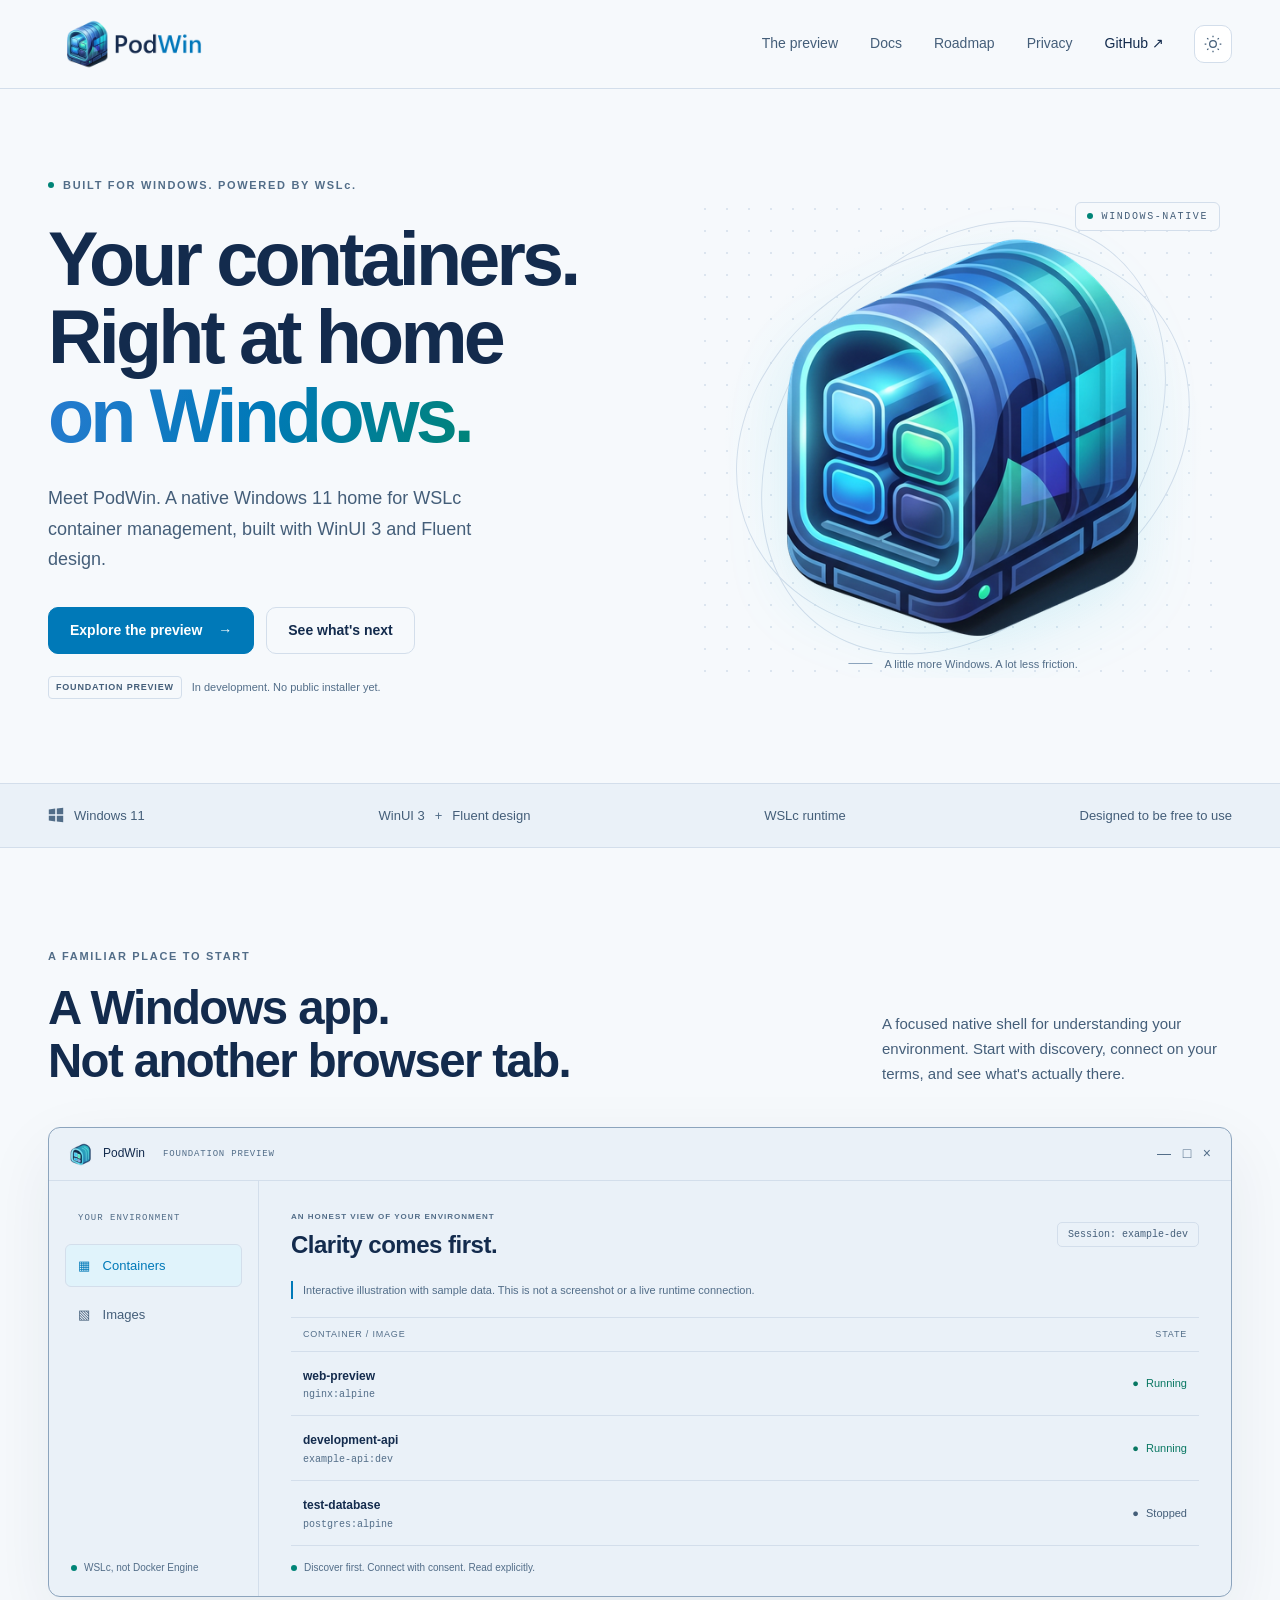
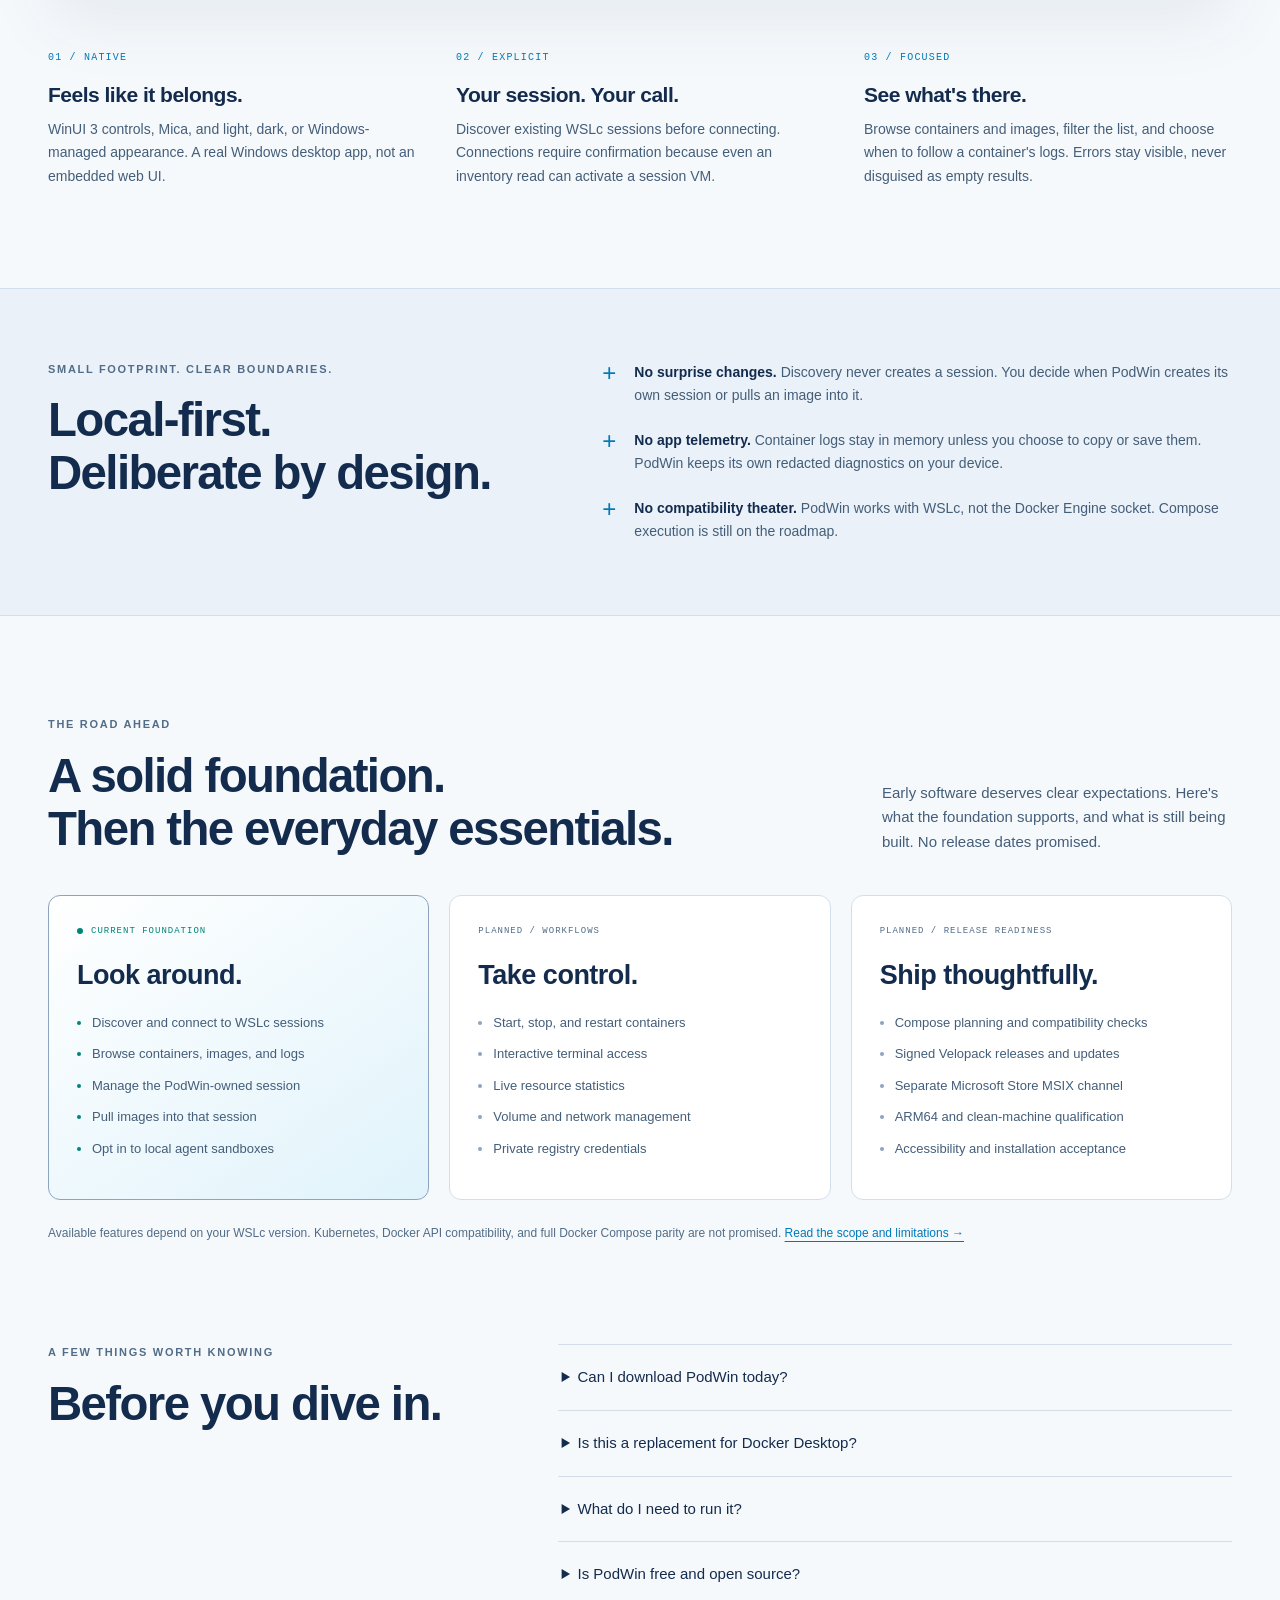
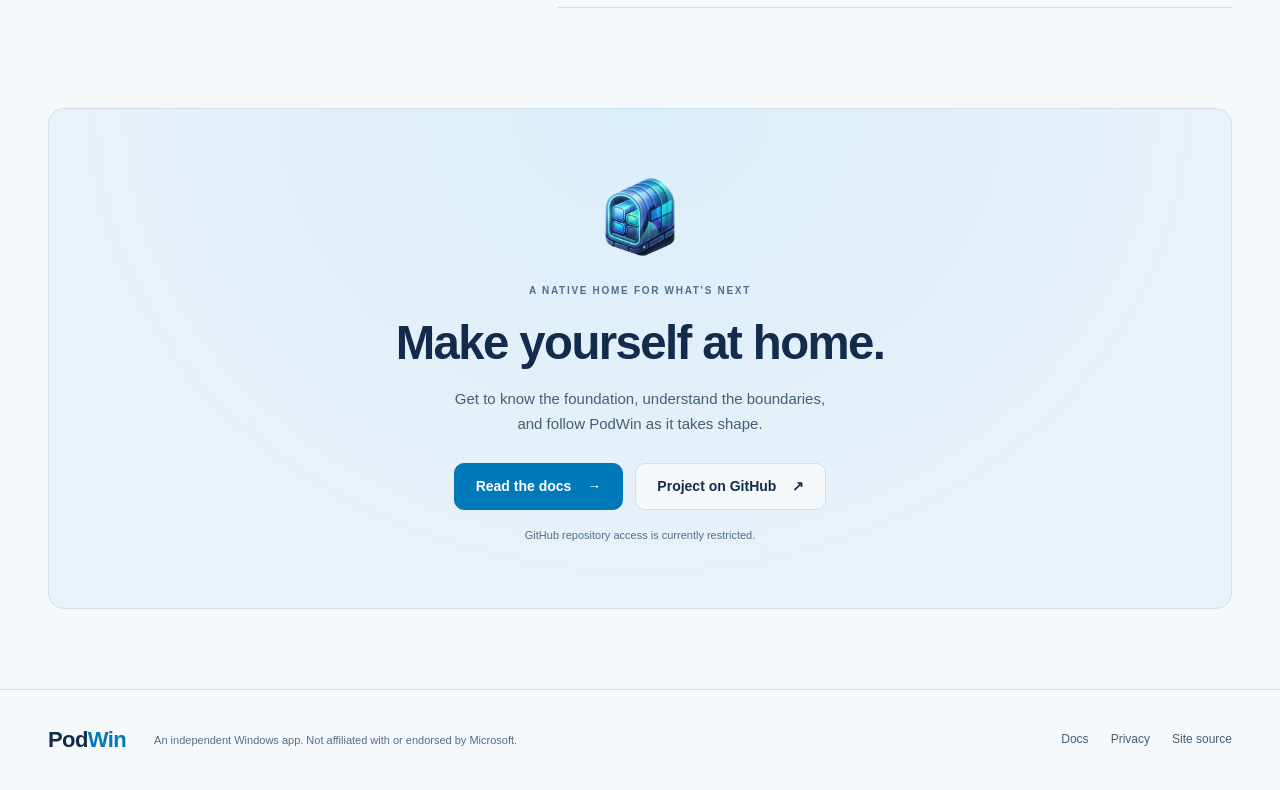
==== commit 89027b30: "Merge pull request #4 from swigerb/squad/2-preview-copy Co-authored-by: Copilot <223556219+Copilot@u" ====
--- a/site/index.html
+++ b/site/index.html
@@ -111,7 +111,7 @@
       <div class="feature-grid">
         <article class="feature-card"><span class="feature-number">01 / NATIVE</span><h3>Feels like it belongs.</h3><p>WinUI 3 controls, Mica, and light, dark, or Windows-managed appearance. A real Windows desktop app, not an embedded web UI.</p></article>
         <article class="feature-card"><span class="feature-number">02 / EXPLICIT</span><h3>Your session. Your call.</h3><p>Discover existing WSLc sessions before connecting. Connections require confirmation because even an inventory read can activate a session VM.</p></article>
-        <article class="feature-card"><span class="feature-number">03 / FOCUSED</span><h3>See what's there.</h3><p>Browse containers and images, filter the container inventory, and inspect bounded log snapshots. Errors stay visible, never disguised as empty results.</p></article>
+        <article class="feature-card"><span class="feature-number">03 / FOCUSED</span><h3>See what's there.</h3><p>Browse containers and images, filter the list, and choose when to follow a container's logs. Errors stay visible, never disguised as empty results.</p></article>
       </div>
     </section>
 
@@ -119,8 +119,8 @@
       <div class="container principles-inner">
         <div><p class="eyebrow">SMALL FOOTPRINT. CLEAR BOUNDARIES.</p><h2>Local-first.<br>Deliberate by design.</h2></div>
         <div class="principles-list">
-          <div><span aria-hidden="true">+</span><p><strong>No surprise changes.</strong> The preview does not install WSL, create sessions, or modify your containers.</p></div>
-          <div><span aria-hidden="true">+</span><p><strong>No app telemetry or saved container logs.</strong> WSLc is a separate runtime with its own data handling.</p></div>
+          <div><span aria-hidden="true">+</span><p><strong>No surprise changes.</strong> Discovery never creates a session. You decide when PodWin creates its own session or pulls an image into it.</p></div>
+          <div><span aria-hidden="true">+</span><p><strong>No app telemetry.</strong> Container logs stay in memory unless you choose to copy or save them. PodWin keeps its own redacted diagnostics on your device.</p></div>
           <div><span aria-hidden="true">+</span><p><strong>No compatibility theater.</strong> PodWin works with WSLc, not the Docker Engine socket. Compose execution is still on the roadmap.</p></div>
         </div>
       </div>
@@ -135,12 +135,12 @@
         <article class="roadmap-card roadmap-current">
           <span class="stage-label"><span class="status-dot" aria-hidden="true"></span> CURRENT FOUNDATION</span>
           <h3>Look around.</h3>
-          <ul><li>Native Windows shell and themes</li><li>Runtime discovery and session selection</li><li>Consent-based connection</li><li>Container and image inventories</li><li>Filtering and bounded log snapshots</li></ul>
+          <ul><li>Discover and connect to WSLc sessions</li><li>Browse containers, images, and logs</li><li>Manage the PodWin-owned session</li><li>Pull images into that session</li><li>Opt in to local agent sandboxes</li></ul>
         </article>
         <article class="roadmap-card">
           <span class="stage-label">PLANNED / WORKFLOWS</span>
           <h3>Take control.</h3>
-          <ul><li>Session creation and lifetime management</li><li>Image pull and container lifecycle</li><li>Streaming logs and terminal access</li><li>Measured resource statistics</li><li>Volume, network, and registry workflows</li></ul>
+          <ul><li>Start, stop, and restart containers</li><li>Interactive terminal access</li><li>Live resource statistics</li><li>Volume and network management</li><li>Private registry credentials</li></ul>
         </article>
         <article class="roadmap-card">
           <span class="stage-label">PLANNED / RELEASE READINESS</span>
@@ -148,16 +148,16 @@
           <ul><li>Compose planning and compatibility checks</li><li>Signed Velopack releases and updates</li><li>Separate Microsoft Store MSIX channel</li><li>ARM64 and clean-machine qualification</li><li>Accessibility and installation acceptance</li></ul>
         </article>
       </div>
-      <p class="section-note">Kubernetes, Docker API compatibility, and full Docker Compose parity are not promised. <a href="docs/#boundaries">Read the scope and limitations <span aria-hidden="true">&#8594;</span></a></p>
+      <p class="section-note">Available features depend on your WSLc version. Kubernetes, Docker API compatibility, and full Docker Compose parity are not promised. <a href="docs/#boundaries">Read the scope and limitations <span aria-hidden="true">&#8594;</span></a></p>
     </section>
 
     <section class="section container faq-section" aria-labelledby="faq-title">
       <div><p class="eyebrow">A FEW THINGS WORTH KNOWING</p><h2 id="faq-title">Before you dive in.</h2></div>
       <div class="faq-list">
-        <details><summary>Can I download PodWin today?</summary><p>Not yet. PodWin is a foundation preview with no public installer or Microsoft Store listing. Signed releases, update handling, and clean-machine validation remain release gates. The docs describe the current development workflow.</p></details>
-        <details><summary>Is this a replacement for Docker Desktop?</summary><p>Not today. PodWin targets WSLc containers and currently focuses on discovery and read-only inventory workflows. It does not connect to Docker Engine, and Docker Desktop containers will not appear here.</p></details>
-        <details><summary>What do I need to run it?</summary><p>Windows 11 22H2 or later. WSLc 3.0.3 or later is the initial runtime/schema baseline for container management. Building the app requires the repository's pinned .NET SDK. See the <a href="docs/#requirements">requirements</a>.</p></details>
-        <details><summary>Is PodWin free and open source?</summary><p>PodWin is intended to be free to use. The project repository is currently private and a source-code license has not been selected, so it is not being presented as open-source software yet.</p></details>
+        <details><summary>Can I download PodWin today?</summary><p>Not yet. PodWin is a foundation preview with no public installer or Microsoft Store listing. Signing and clean-machine validation still come before a public release. The docs describe the current development workflow.</p></details>
+        <details><summary>Is this a replacement for Docker Desktop?</summary><p>Not today. PodWin manages WSLc containers. It does not connect to Docker Engine, and Docker Desktop containers will not appear here.</p></details>
+        <details><summary>What do I need to run it?</summary><p>Windows 11 22H2 or later on x64, with WSLc installed separately. The preview supports WSLc 3.0.3 and 3.0.4, with a smaller feature set on qualified Direct x64 hosts running 3.0.5. See the <a href="docs/#requirements">requirements</a>.</p></details>
+        <details><summary>Is PodWin free and open source?</summary><p>PodWin is free to use and the app is licensed under Apache License 2.0. The project repository is currently private, so public source downloads are not available.</p></details>
       </div>
     </section>
 
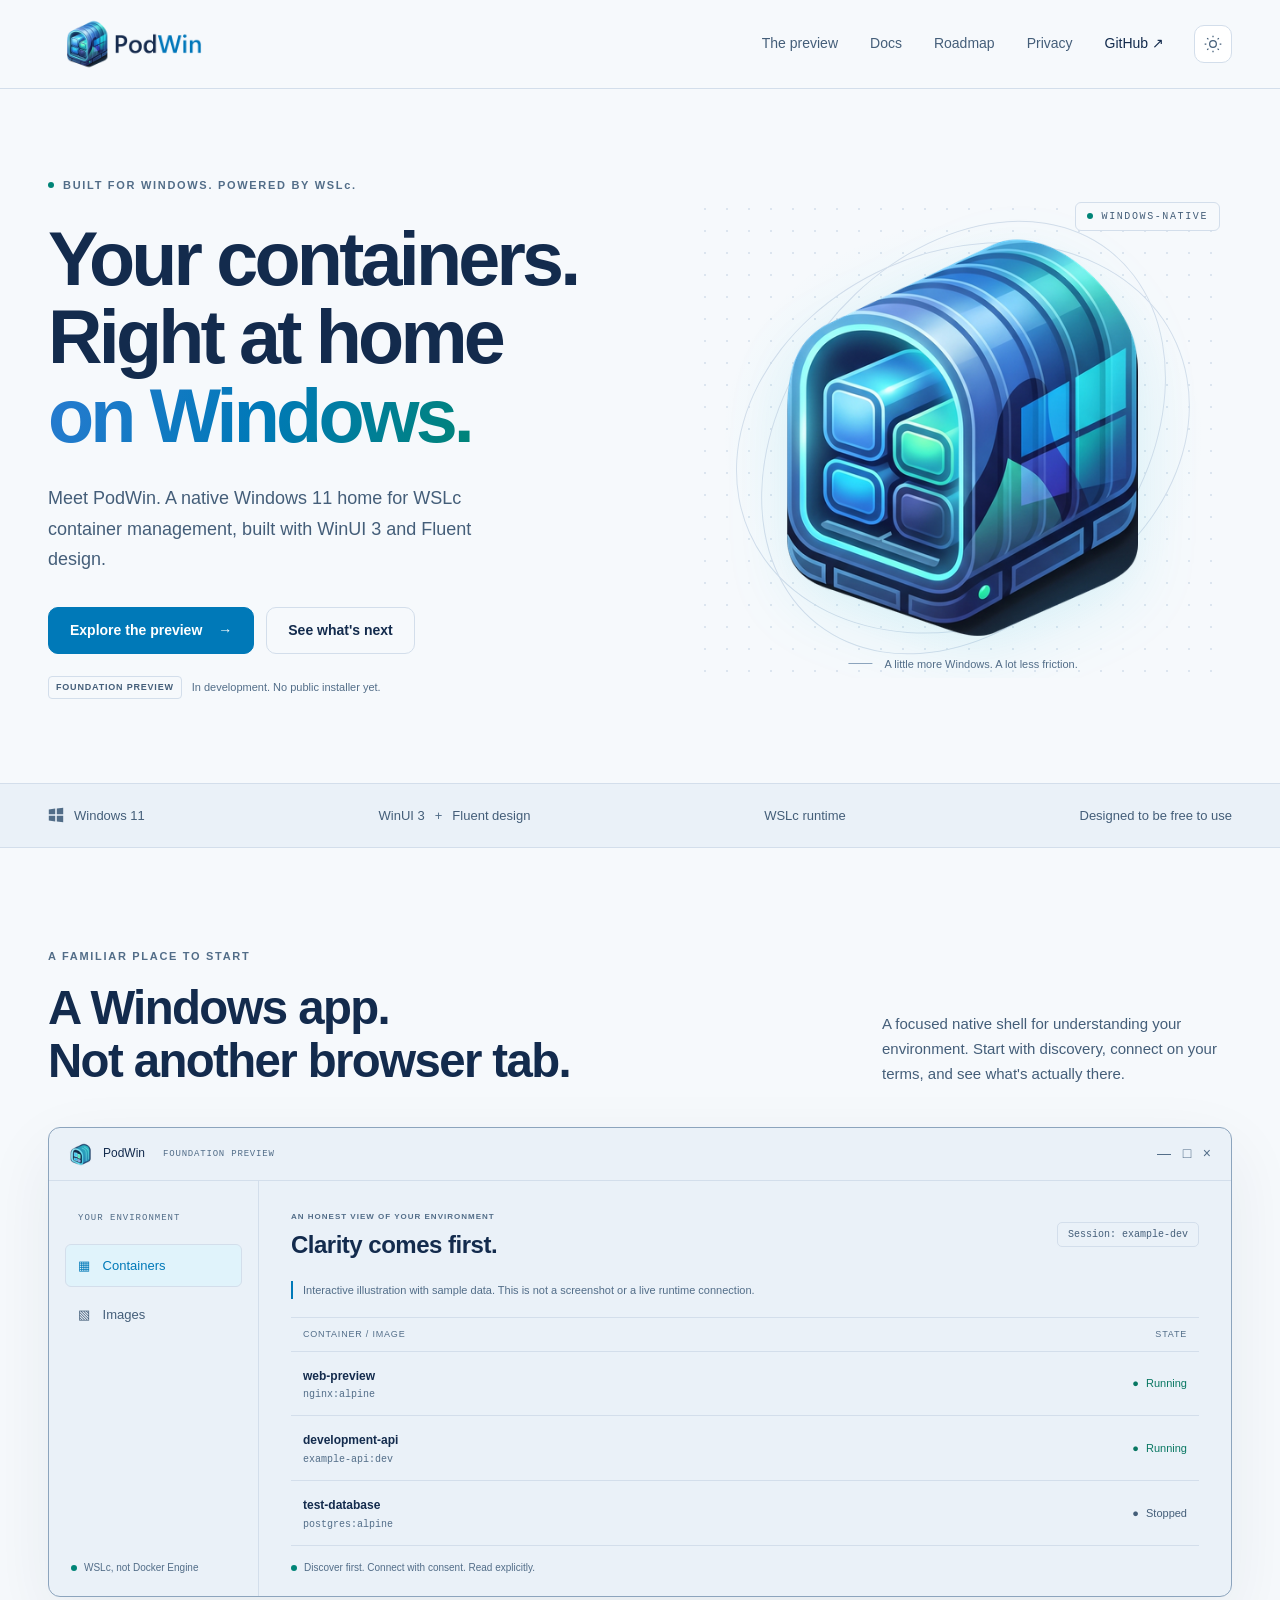
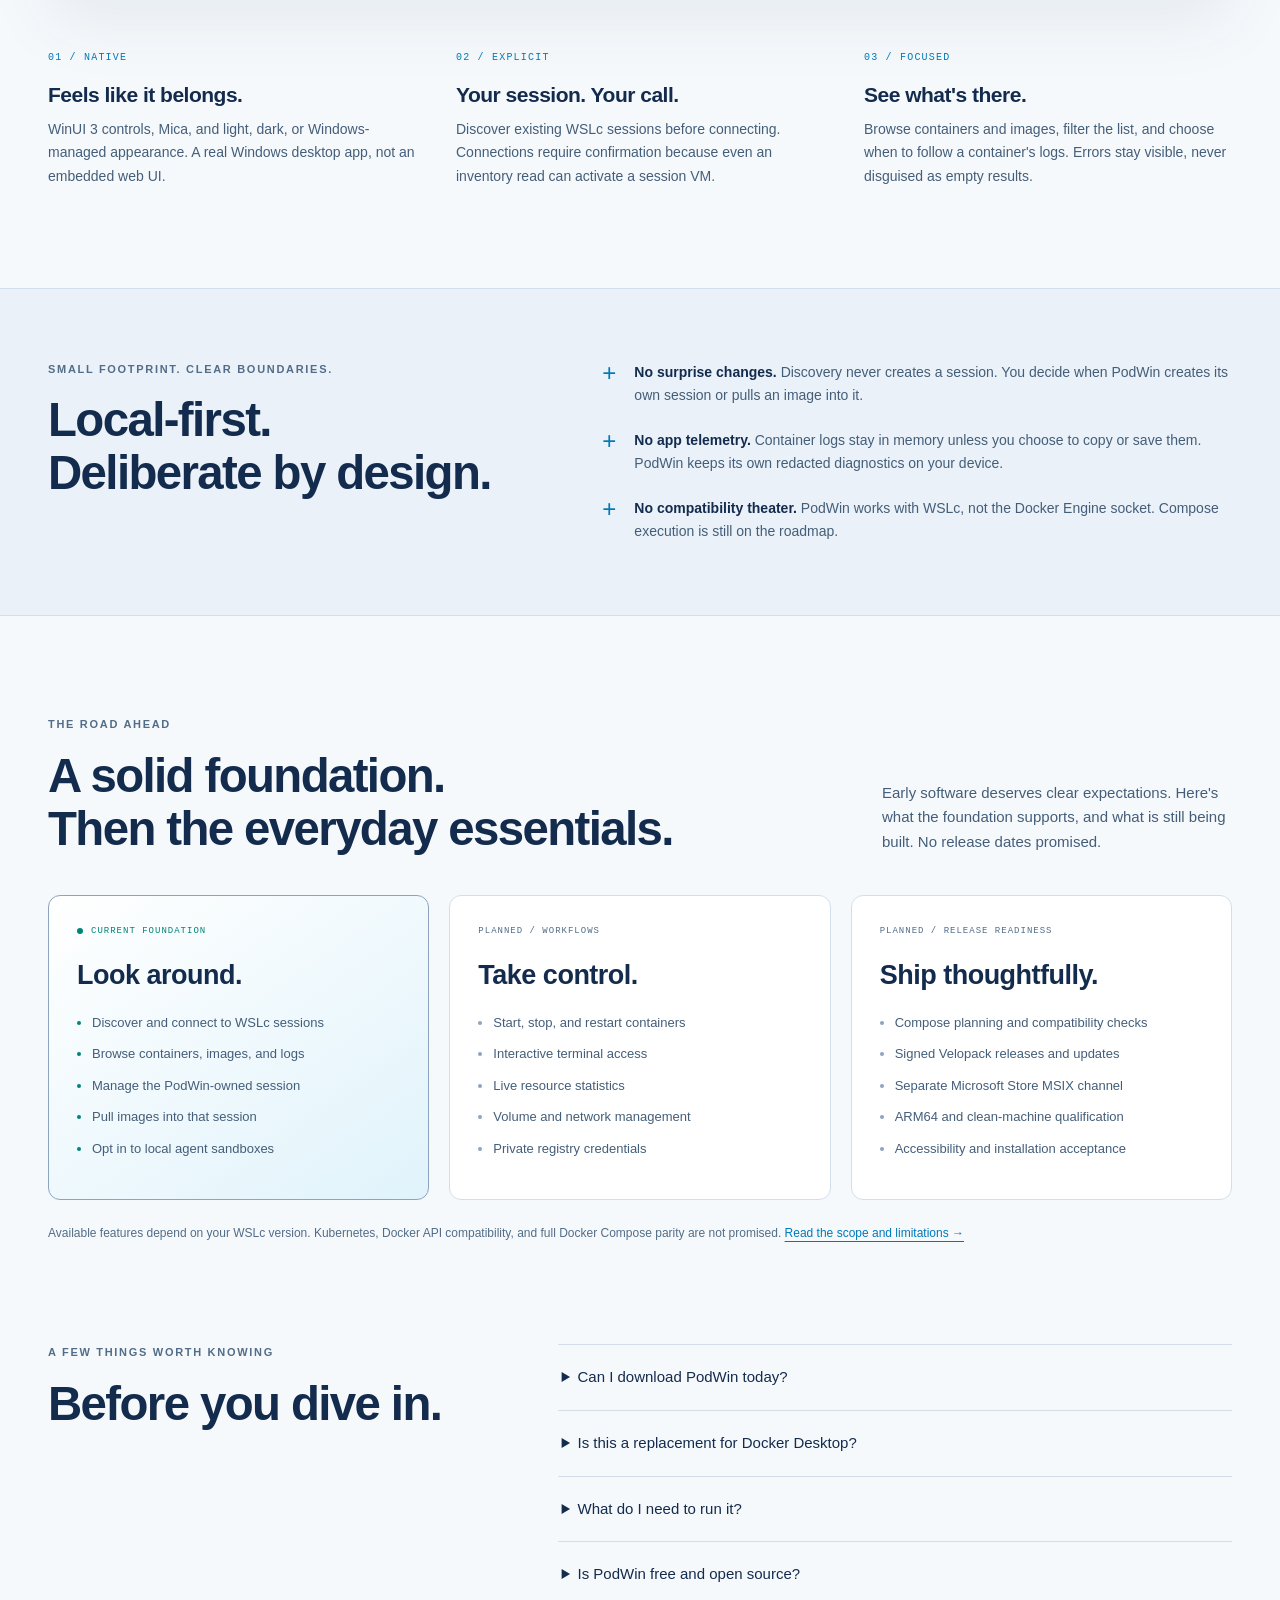
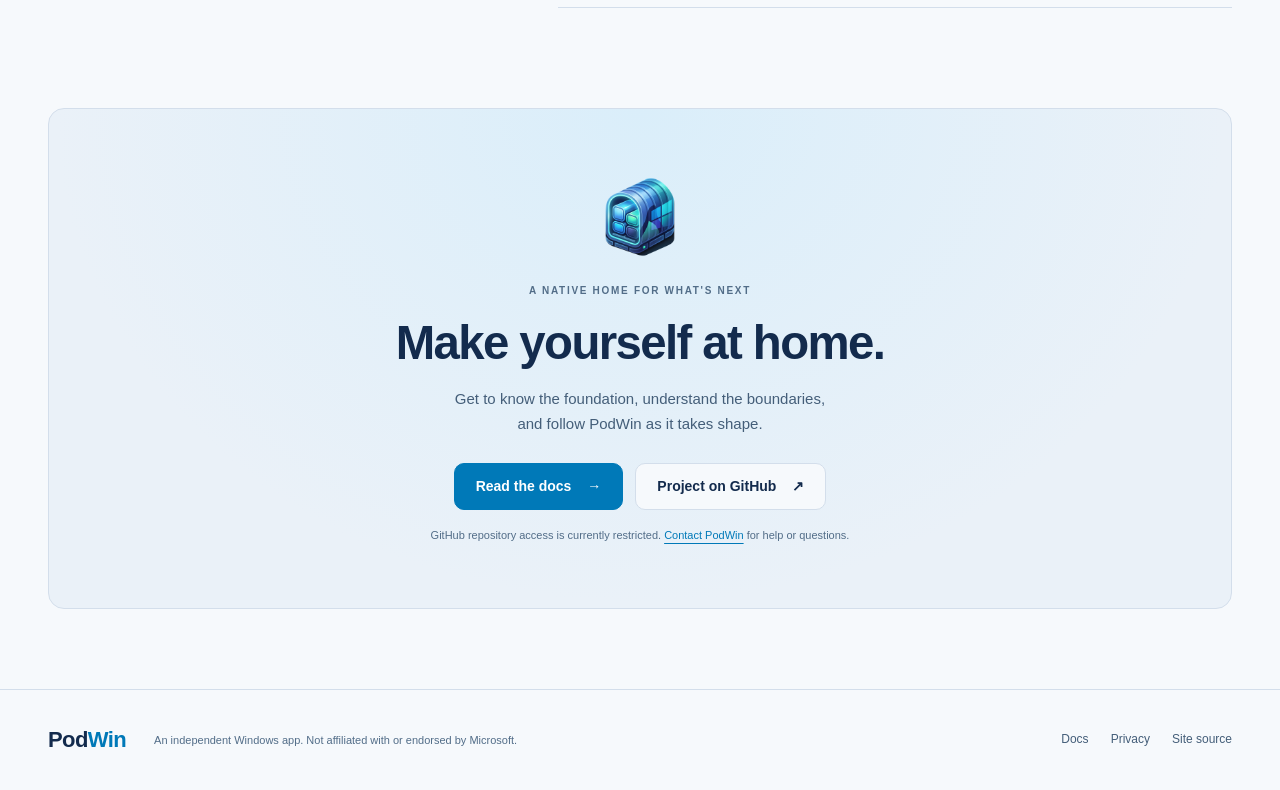
==== commit 303f8b64: "Merge pull request #5 from swigerb/squad/3-contact-links Co-authored-by: Copilot <223556219+Copilot@" ====
--- a/site/index.html
+++ b/site/index.html
@@ -167,7 +167,7 @@
       <h2 id="closing-title">Make yourself at home.</h2>
       <p>Get to know the foundation, understand the boundaries,<br class="desktop-break"> and follow PodWin as it takes shape.</p>
       <div class="button-row"><a class="button button-primary" href="docs/">Read the docs <span aria-hidden="true">&#8594;</span></a><a class="button button-secondary" href="https://github.com/swigerb/PodWin">Project on GitHub <span aria-hidden="true">&#8599;</span></a></div>
-      <p class="fine-print">GitHub repository access is currently restricted.</p>
+      <p class="fine-print">GitHub repository access is currently restricted. <a href="docs/#contact">Contact PodWin</a> for help or questions.</p>
     </section>
   </main>
   <footer class="site-footer">
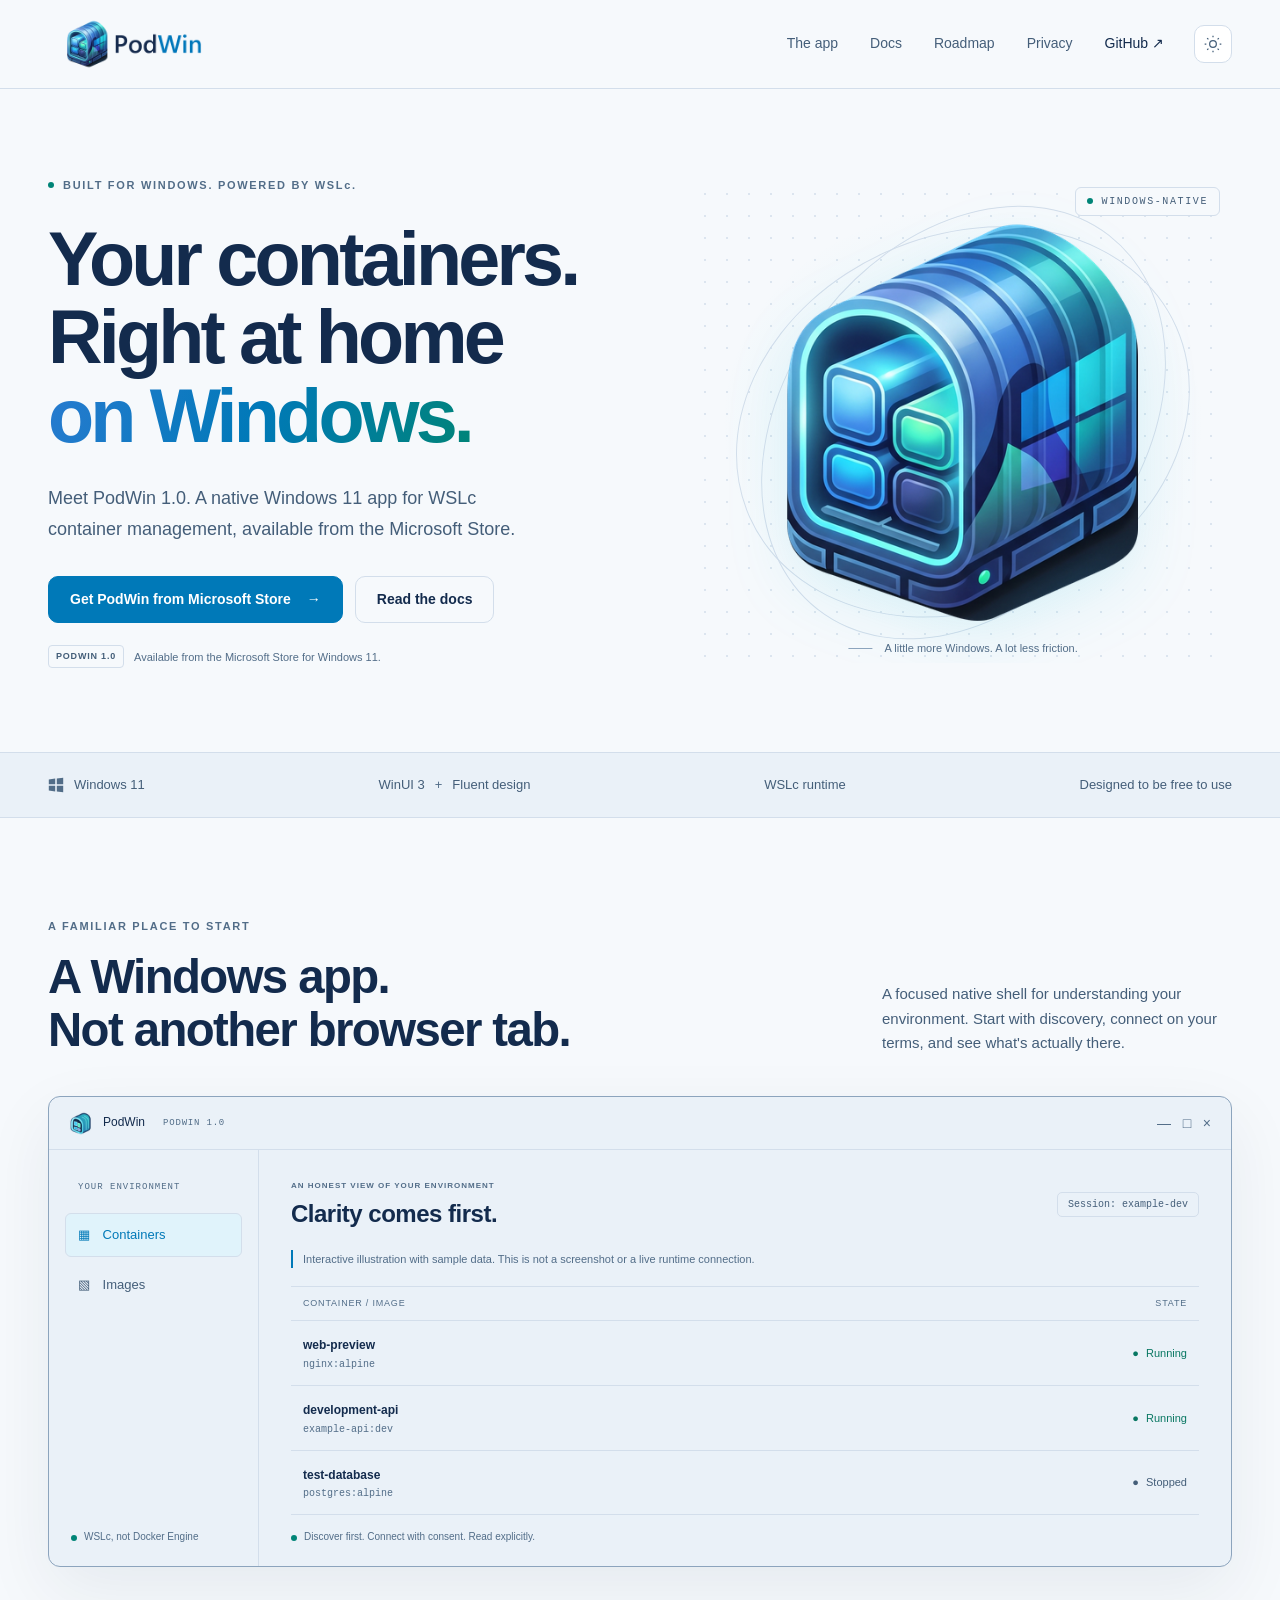
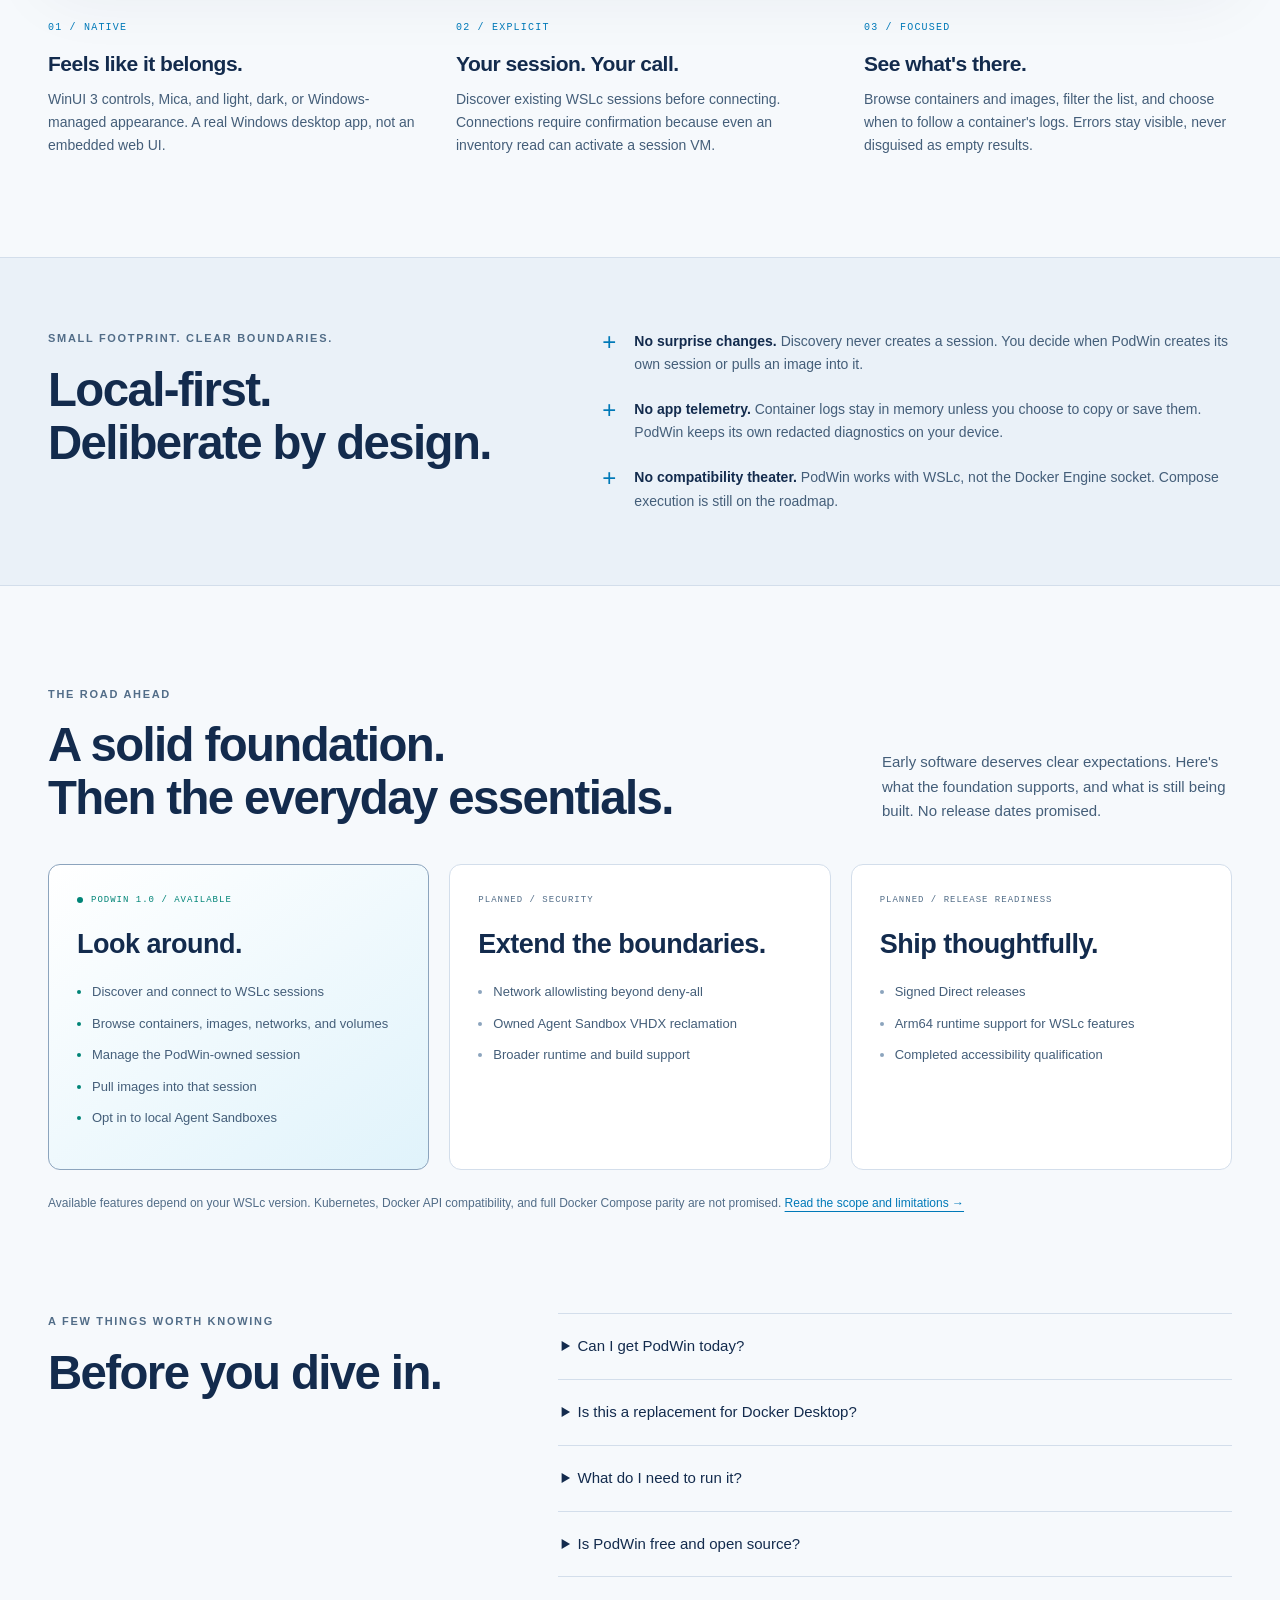
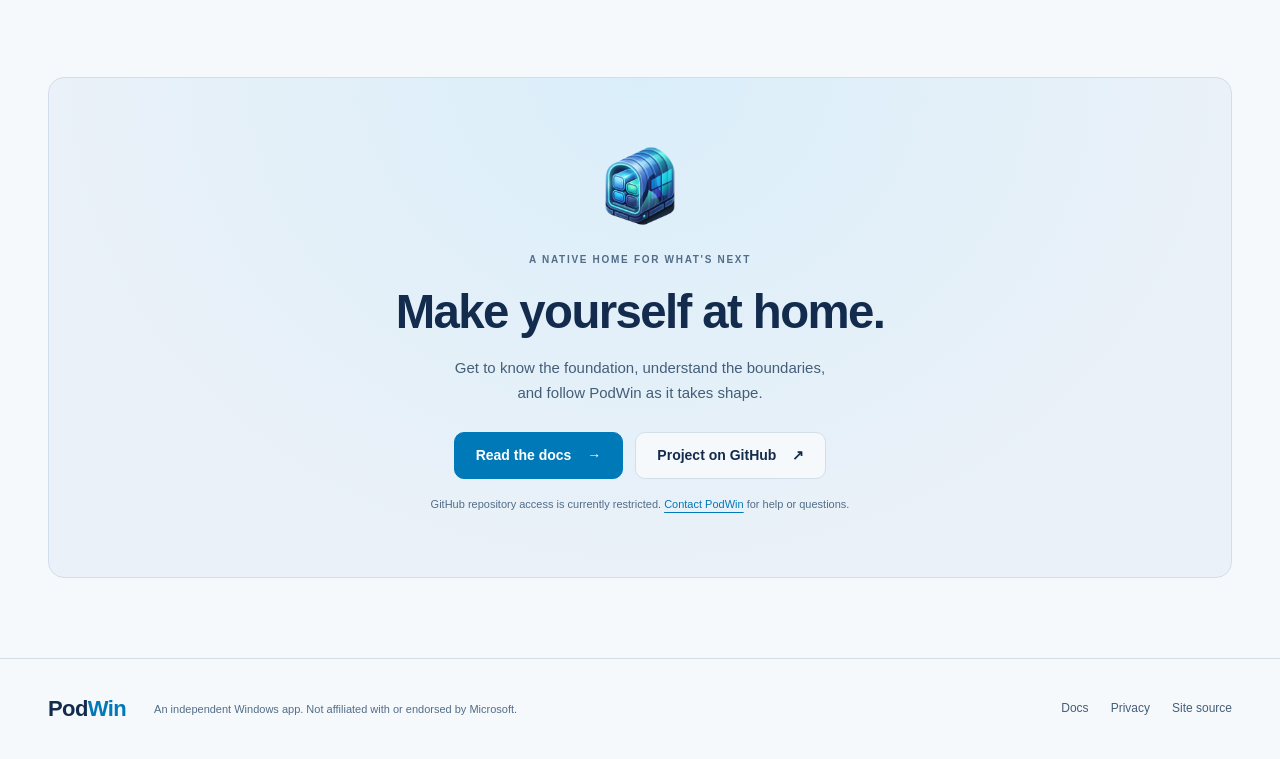
==== commit fb9f3006: "docs: describe PodWin 1.0 Store availability and requirements Co-authored-by: Copilot <223556219+Cop" ====
--- a/site/index.html
+++ b/site/index.html
@@ -5,13 +5,13 @@
   <meta name="viewport" content="width=device-width, initial-scale=1">
   <script src="assets/theme.js"></script>
   <title>PodWin | WSLc containers. Native Windows.</title>
-  <meta name="description" content="Meet PodWin, a native Windows 11 app for WSLc container management. Explore the foundation preview, read the docs, and see what's next.">
+  <meta name="description" content="PodWin 1.0 is a native Windows 11 app for WSLc container management. Get it from the Microsoft Store and read the docs.">
   <meta name="theme-color" content="#101c30">
   <link rel="canonical" href="https://podwin.app/">
   <meta property="og:type" content="website">
   <meta property="og:site_name" content="PodWin">
   <meta property="og:title" content="PodWin | WSLc containers. Native Windows.">
-  <meta property="og:description" content="A Windows-native home for your WSLc containers. Explore the foundation preview.">
+  <meta property="og:description" content="PodWin 1.0 is available from the Microsoft Store for Windows 11. Explore WSLc containers and opt-in Agent Sandboxes.">
   <meta property="og:url" content="https://podwin.app/">
   <meta property="og:image" content="https://podwin.app/assets/podwin-banner.png">
   <meta property="og:image:alt" content="The blue and teal PodWin capsule logo and wordmark.">
@@ -32,7 +32,7 @@
         <img class="brand-light" src="assets/podwin-horizontal-light.png" alt="PodWin" width="1600" height="480">
       </a>
       <nav aria-label="Main navigation">
-        <a href="#preview">The preview</a>
+        <a href="#preview">The app</a>
         <a href="docs/">Docs</a>
         <a href="#roadmap">Roadmap</a>
         <a href="privacy/">Privacy</a>
@@ -48,12 +48,12 @@
       <div class="hero-copy">
         <p class="eyebrow"><span class="status-dot" aria-hidden="true"></span> BUILT FOR WINDOWS. POWERED BY WSLc.</p>
         <h1 id="hero-title">Your containers.<br>Right at home<br><span class="gradient-text">on Windows.</span></h1>
-        <p class="hero-description">Meet PodWin. A native Windows 11 home for WSLc container management, built with WinUI 3 and Fluent design.</p>
+        <p class="hero-description">Meet PodWin 1.0. A native Windows 11 app for WSLc container management, available from the Microsoft Store.</p>
         <div class="button-row">
-          <a class="button button-primary" href="docs/">Explore the preview <span aria-hidden="true">&#8594;</span></a>
-          <a class="button button-secondary" href="#roadmap">See what's next</a>
+          <a class="button button-primary" href="https://apps.microsoft.com/detail/9P48Q1CXZ8KH">Get PodWin from Microsoft Store <span aria-hidden="true">&#8594;</span></a>
+          <a class="button button-secondary" href="docs/">Read the docs</a>
         </div>
-        <p class="hero-note"><span class="small-tag">FOUNDATION PREVIEW</span> In development. No public installer yet.</p>
+        <p class="hero-note"><span class="small-tag">PODWIN 1.0</span> Available from the Microsoft Store for Windows 11.</p>
       </div>
       <div class="hero-art">
         <div class="orbit orbit-one" aria-hidden="true"></div>
@@ -79,7 +79,7 @@
         <p>A focused native shell for understanding your environment. Start with discovery, connect on your terms, and see what's actually there.</p>
       </div>
       <div class="preview-frame">
-        <div class="preview-titlebar"><img src="assets/favicon-32.png" alt="" width="24" height="24"><span>PodWin</span><span class="preview-badge">FOUNDATION PREVIEW</span><span class="window-chrome" aria-hidden="true">&#8212; &nbsp; &#9633; &nbsp; &#215;</span></div>
+        <div class="preview-titlebar"><img src="assets/favicon-32.png" alt="" width="24" height="24"><span>PodWin</span><span class="preview-badge">PODWIN 1.0</span><span class="window-chrome" aria-hidden="true">&#8212; &nbsp; &#9633; &nbsp; &#215;</span></div>
         <div class="preview-body">
           <div class="preview-sidebar">
             <span class="sidebar-label">YOUR ENVIRONMENT</span>
@@ -133,19 +133,19 @@
       </div>
       <div class="roadmap-grid">
         <article class="roadmap-card roadmap-current">
-          <span class="stage-label"><span class="status-dot" aria-hidden="true"></span> CURRENT FOUNDATION</span>
+          <span class="stage-label"><span class="status-dot" aria-hidden="true"></span> PODWIN 1.0 / AVAILABLE</span>
           <h3>Look around.</h3>
-          <ul><li>Discover and connect to WSLc sessions</li><li>Browse containers, images, and logs</li><li>Manage the PodWin-owned session</li><li>Pull images into that session</li><li>Opt in to local agent sandboxes</li></ul>
+          <ul><li>Discover and connect to WSLc sessions</li><li>Browse containers, images, networks, and volumes</li><li>Manage the PodWin-owned session</li><li>Pull images into that session</li><li>Opt in to local Agent Sandboxes</li></ul>
         </article>
         <article class="roadmap-card">
-          <span class="stage-label">PLANNED / WORKFLOWS</span>
-          <h3>Take control.</h3>
-          <ul><li>Start, stop, and restart containers</li><li>Interactive terminal access</li><li>Live resource statistics</li><li>Volume and network management</li><li>Private registry credentials</li></ul>
+          <span class="stage-label">PLANNED / SECURITY</span>
+          <h3>Extend the boundaries.</h3>
+          <ul><li>Network allowlisting beyond deny-all</li><li>Owned Agent Sandbox VHDX reclamation</li><li>Broader runtime and build support</li></ul>
         </article>
         <article class="roadmap-card">
           <span class="stage-label">PLANNED / RELEASE READINESS</span>
           <h3>Ship thoughtfully.</h3>
-          <ul><li>Compose planning and compatibility checks</li><li>Signed Velopack releases and updates</li><li>Separate Microsoft Store MSIX channel</li><li>ARM64 and clean-machine qualification</li><li>Accessibility and installation acceptance</li></ul>
+          <ul><li>Signed Direct releases</li><li>Arm64 runtime support for WSLc features</li><li>Completed accessibility qualification</li></ul>
         </article>
       </div>
       <p class="section-note">Available features depend on your WSLc version. Kubernetes, Docker API compatibility, and full Docker Compose parity are not promised. <a href="docs/#boundaries">Read the scope and limitations <span aria-hidden="true">&#8594;</span></a></p>
@@ -154,9 +154,9 @@
     <section class="section container faq-section" aria-labelledby="faq-title">
       <div><p class="eyebrow">A FEW THINGS WORTH KNOWING</p><h2 id="faq-title">Before you dive in.</h2></div>
       <div class="faq-list">
-        <details><summary>Can I download PodWin today?</summary><p>Not yet. PodWin is a foundation preview with no public installer or Microsoft Store listing. Signing and clean-machine validation still come before a public release. The docs describe the current development workflow.</p></details>
+        <details><summary>Can I get PodWin today?</summary><p>Yes. PodWin 1.0 is available from the <a href="https://apps.microsoft.com/detail/9P48Q1CXZ8KH">Microsoft Store</a> for Windows 11.</p></details>
         <details><summary>Is this a replacement for Docker Desktop?</summary><p>Not today. PodWin manages WSLc containers. It does not connect to Docker Engine, and Docker Desktop containers will not appear here.</p></details>
-        <details><summary>What do I need to run it?</summary><p>Windows 11 22H2 or later on x64, with WSLc installed separately. The preview supports WSLc 3.0.3 and 3.0.4, with a smaller feature set on qualified Direct x64 hosts running 3.0.5. See the <a href="docs/#requirements">requirements</a>.</p></details>
+        <details><summary>What do I need to run it?</summary><p>You need Windows 11 build 26300 or later. The Store bundle contains native x64 and Arm64 packages. On Arm64 PCs, PodWin runs natively, but WSLc container features are unavailable in this version. WSLc 3.0.3 and 3.0.4 are supported on qualified x64 hosts; WSLc 3.0.5 and the PodWin-owned-session workflows require Windows build 26300 exactly. PodWin never installs or changes WSL. See the <a href="docs/#requirements">requirements</a>.</p></details>
         <details><summary>Is PodWin free and open source?</summary><p>PodWin is free to use and the app is licensed under Apache License 2.0. The project repository is currently private, so public source downloads are not available.</p></details>
       </div>
     </section>
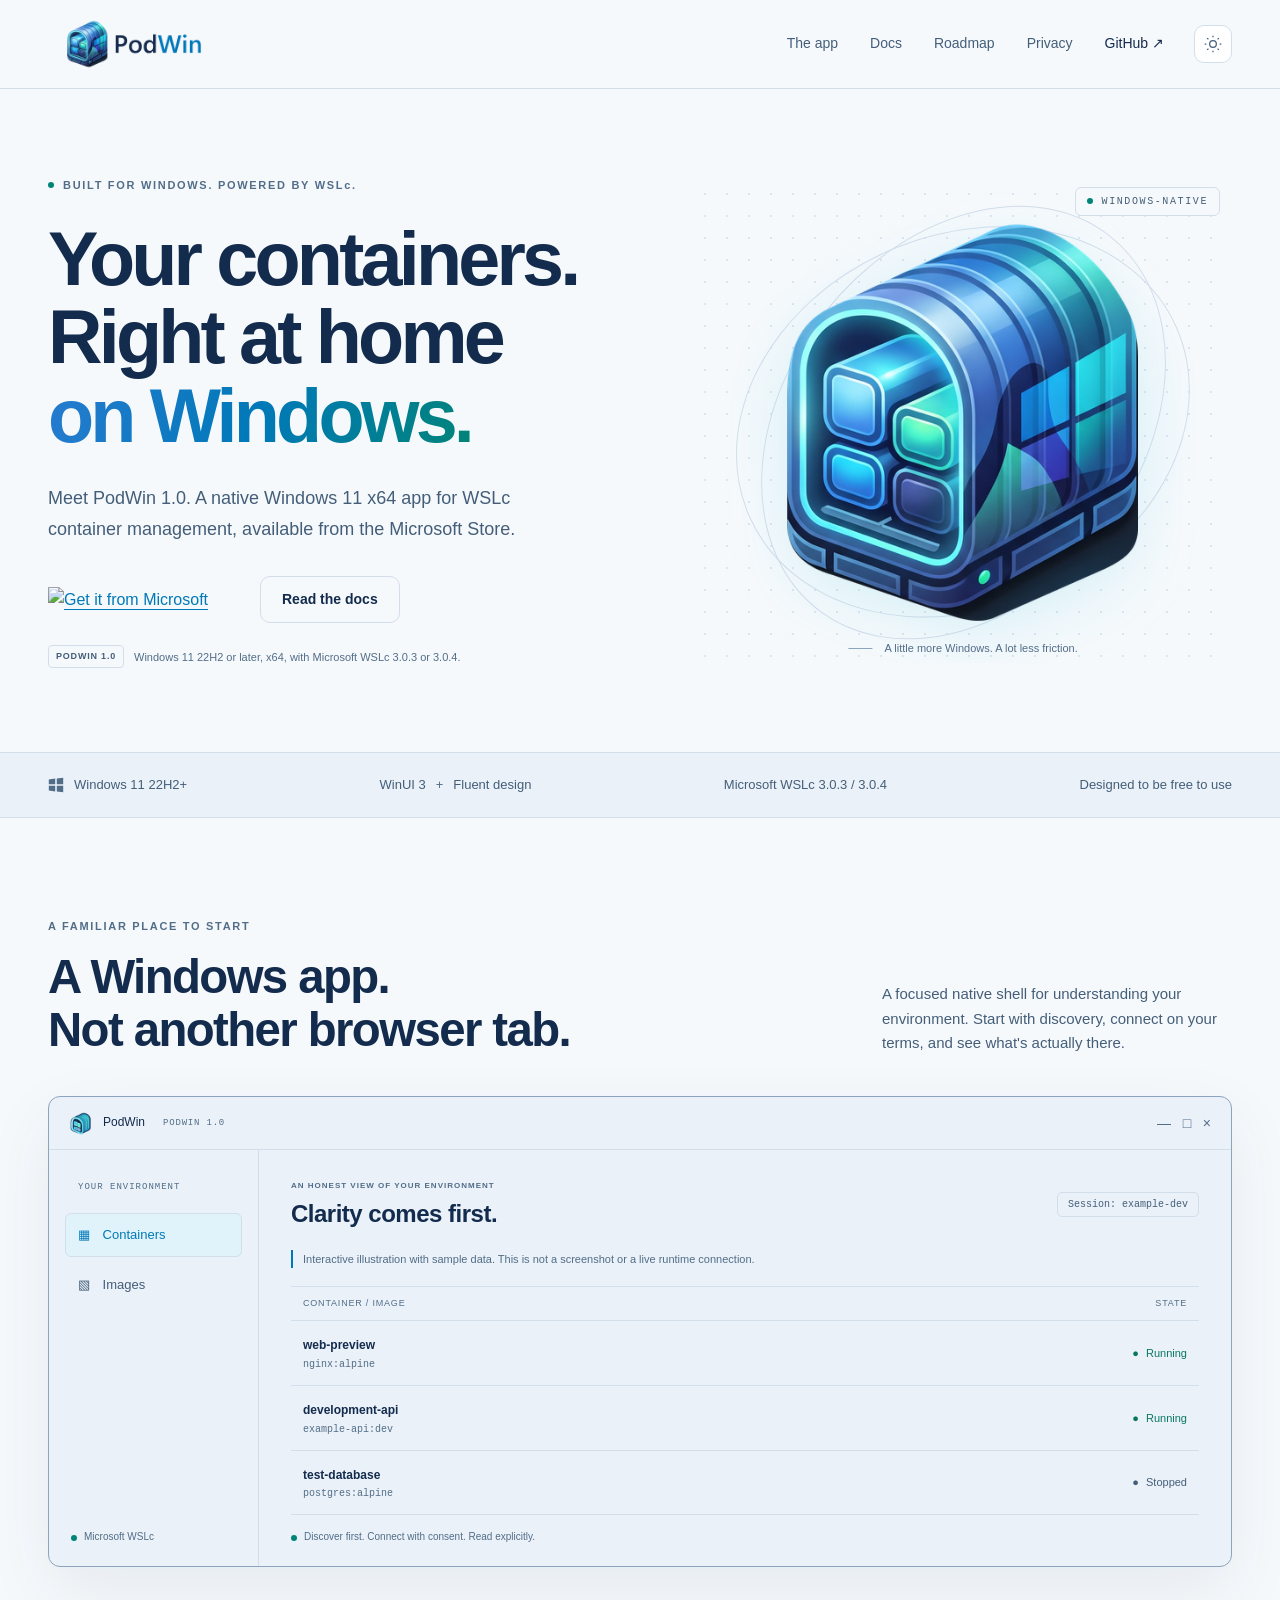
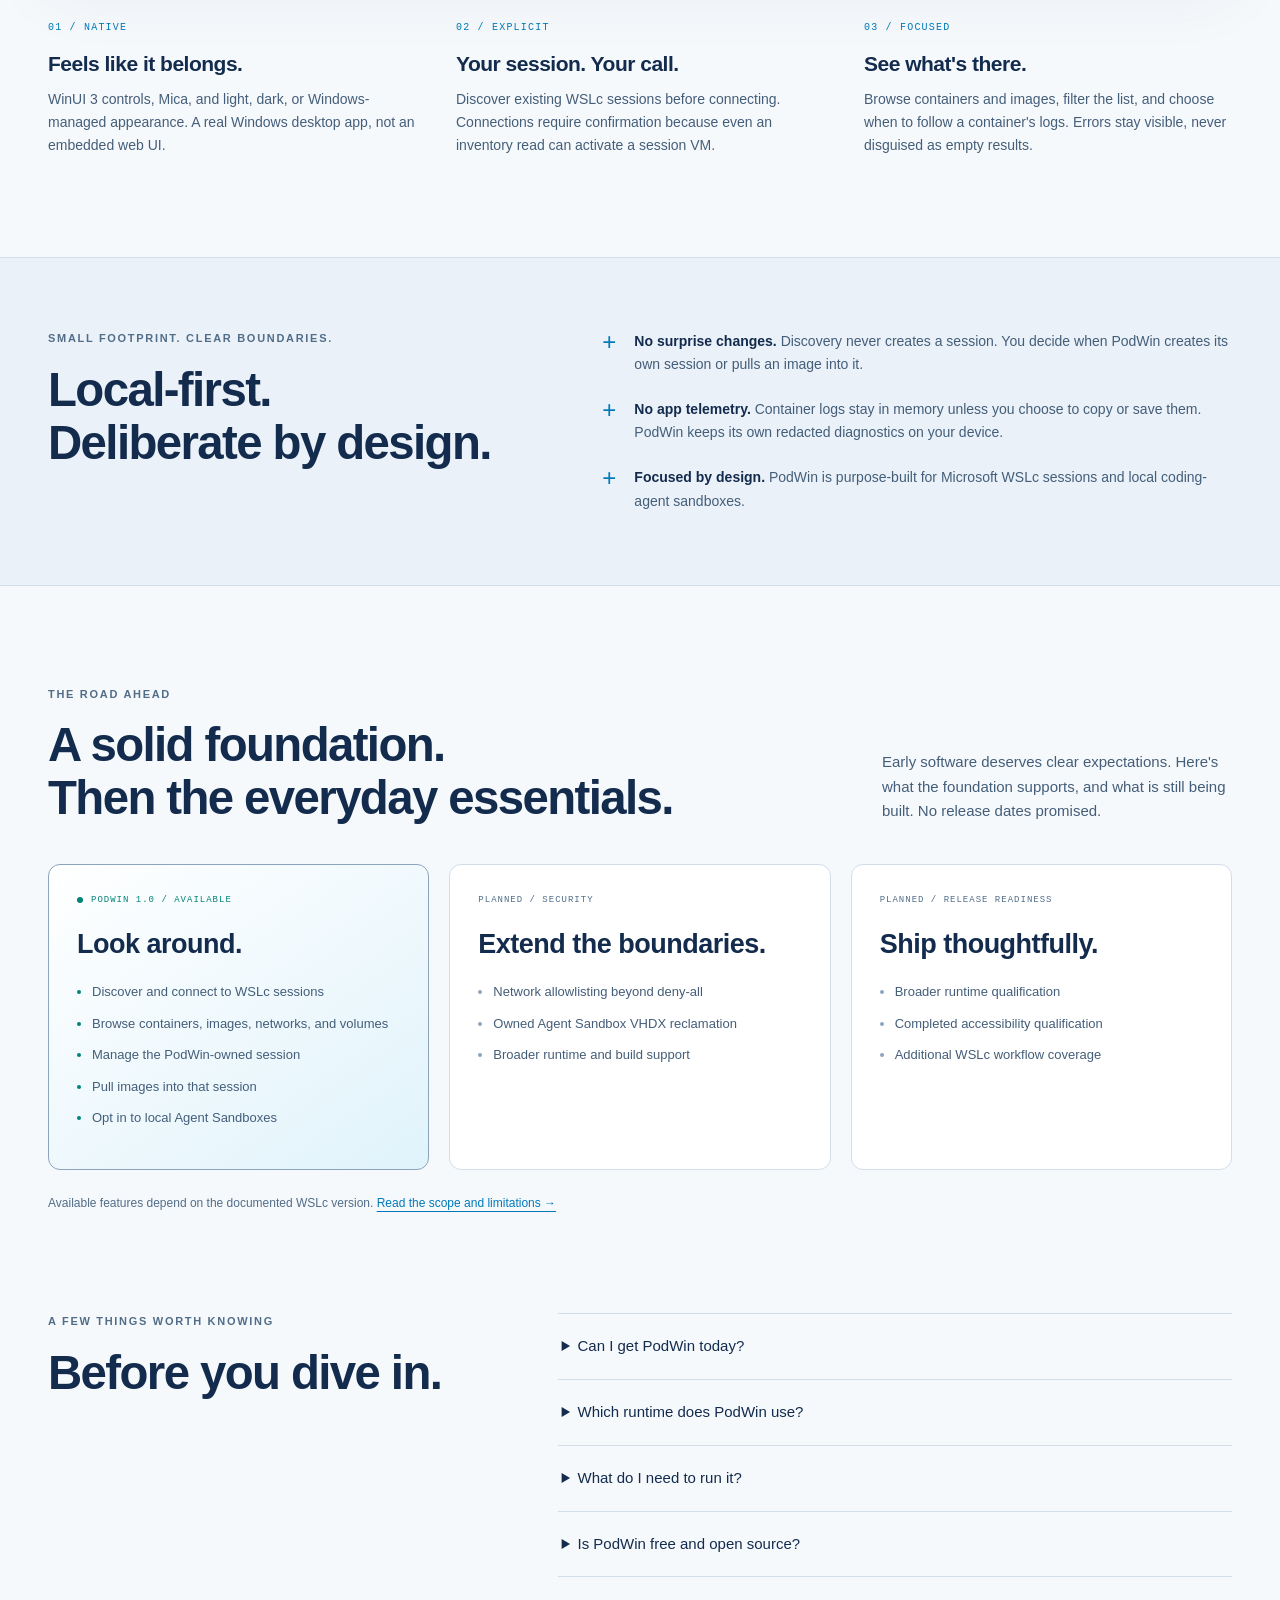
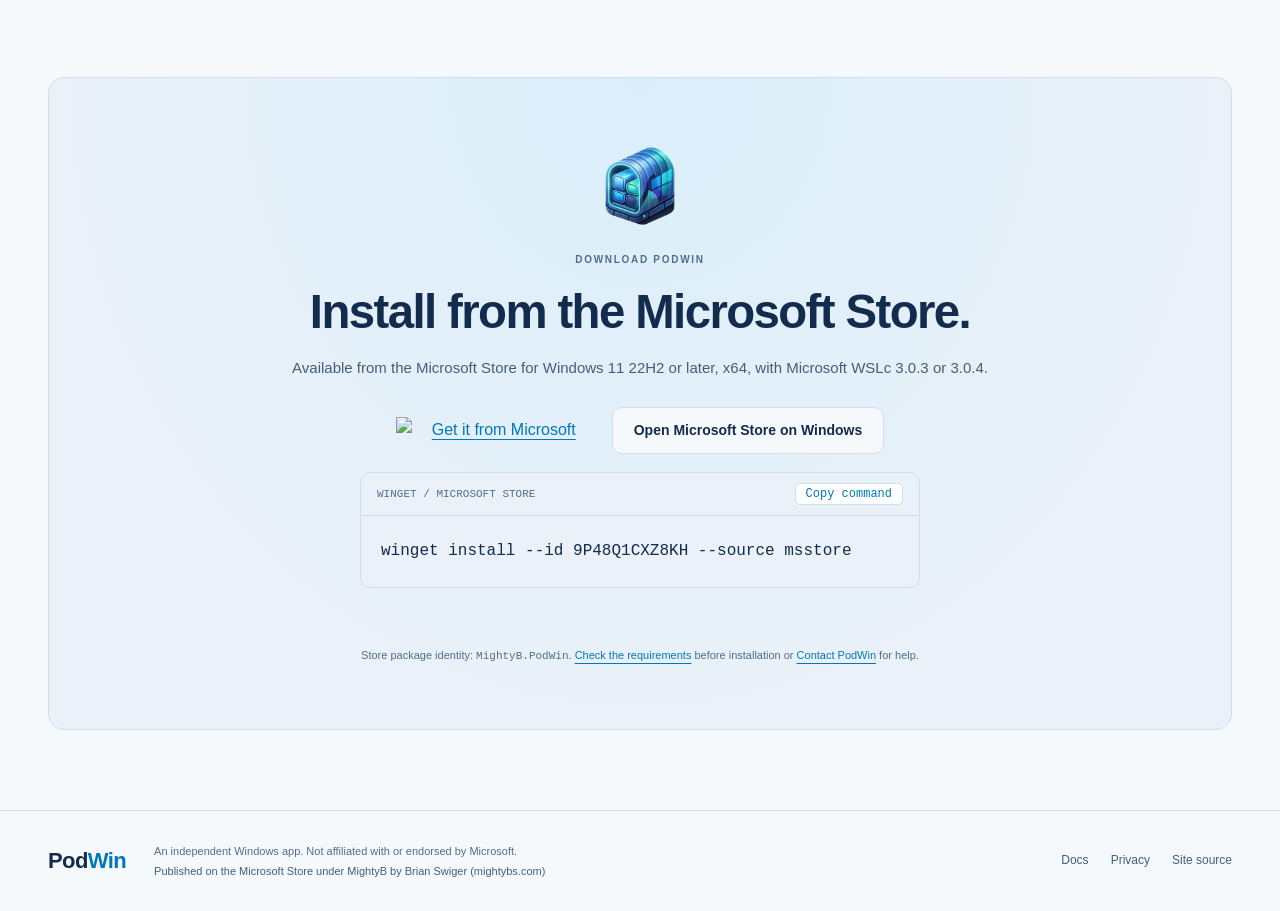
==== commit 11ec5030: "feat: add Microsoft Store install CTA Co-authored-by: Copilot <223556219+Copilot@users.noreply.githu" ====
--- a/site/index.html
+++ b/site/index.html
@@ -48,12 +48,12 @@
       <div class="hero-copy">
         <p class="eyebrow"><span class="status-dot" aria-hidden="true"></span> BUILT FOR WINDOWS. POWERED BY WSLc.</p>
         <h1 id="hero-title">Your containers.<br>Right at home<br><span class="gradient-text">on Windows.</span></h1>
-        <p class="hero-description">Meet PodWin 1.0. A native Windows 11 app for WSLc container management, available from the Microsoft Store.</p>
+        <p class="hero-description">Meet PodWin 1.0. A native Windows 11 x64 app for WSLc container management, available from the Microsoft Store.</p>
         <div class="button-row">
-          <a class="button button-primary" href="https://apps.microsoft.com/detail/9P48Q1CXZ8KH">Get PodWin from Microsoft Store <span aria-hidden="true">&#8594;</span></a>
+          <a class="store-badge" href="https://apps.microsoft.com/detail/9P48Q1CXZ8KH?mode=direct"><img src="https://get.microsoft.com/images/en-us%20dark.svg" width="200" alt="Get it from Microsoft"></a>
           <a class="button button-secondary" href="docs/">Read the docs</a>
         </div>
-        <p class="hero-note"><span class="small-tag">PODWIN 1.0</span> Available from the Microsoft Store for Windows 11.</p>
+        <p class="hero-note"><span class="small-tag">PODWIN 1.0</span> Windows 11 22H2 or later, x64, with Microsoft WSLc 3.0.3 or 3.0.4.</p>
       </div>
       <div class="hero-art">
         <div class="orbit orbit-one" aria-hidden="true"></div>
@@ -66,9 +66,9 @@
 
     <div class="platform-strip">
       <div class="container platform-inner">
-        <span><svg viewBox="0 0 20 20" fill="currentColor" aria-hidden="true"><path d="M1 3l8-1v7H1zm10-1l8-1v8h-8zM1 11h8v7l-8-1zm10 0h8v8l-8-1z"/></svg> Windows 11</span>
+        <span><svg viewBox="0 0 20 20" fill="currentColor" aria-hidden="true"><path d="M1 3l8-1v7H1zm10-1l8-1v8h-8zM1 11h8v7l-8-1zm10 0h8v8l-8-1z"/></svg> Windows 11 22H2+</span>
         <span>WinUI 3 <span class="strip-plus">+</span> Fluent design</span>
-        <span>WSLc runtime</span>
+        <span>Microsoft WSLc 3.0.3 / 3.0.4</span>
         <span>Designed to be free to use</span>
       </div>
     </div>
@@ -87,7 +87,7 @@
               <button id="containers-tab" role="tab" aria-selected="true" aria-controls="containers-panel" tabindex="0" type="button"><span aria-hidden="true">&#9638;</span> Containers</button>
               <button id="images-tab" role="tab" aria-selected="false" aria-controls="images-panel" tabindex="-1" type="button"><span aria-hidden="true">&#9639;</span> Images</button>
             </div>
-            <div class="sidebar-footer"><span class="status-dot" aria-hidden="true"></span> WSLc, not Docker Engine</div>
+            <div class="sidebar-footer"><span class="status-dot" aria-hidden="true"></span> Microsoft WSLc</div>
           </div>
           <div class="preview-content">
             <div class="inventory-heading"><div><p class="eyebrow">AN HONEST VIEW OF YOUR ENVIRONMENT</p><h3>Clarity comes first.</h3></div><span class="session-label">Session: example-dev</span></div>
@@ -121,7 +121,7 @@
         <div class="principles-list">
           <div><span aria-hidden="true">+</span><p><strong>No surprise changes.</strong> Discovery never creates a session. You decide when PodWin creates its own session or pulls an image into it.</p></div>
           <div><span aria-hidden="true">+</span><p><strong>No app telemetry.</strong> Container logs stay in memory unless you choose to copy or save them. PodWin keeps its own redacted diagnostics on your device.</p></div>
-          <div><span aria-hidden="true">+</span><p><strong>No compatibility theater.</strong> PodWin works with WSLc, not the Docker Engine socket. Compose execution is still on the roadmap.</p></div>
+          <div><span aria-hidden="true">+</span><p><strong>Focused by design.</strong> PodWin is purpose-built for Microsoft WSLc sessions and local coding-agent sandboxes.</p></div>
         </div>
       </div>
     </section>
@@ -145,33 +145,41 @@
         <article class="roadmap-card">
           <span class="stage-label">PLANNED / RELEASE READINESS</span>
           <h3>Ship thoughtfully.</h3>
-          <ul><li>Signed Direct releases</li><li>Arm64 runtime support for WSLc features</li><li>Completed accessibility qualification</li></ul>
+          <ul><li>Broader runtime qualification</li><li>Completed accessibility qualification</li><li>Additional WSLc workflow coverage</li></ul>
         </article>
       </div>
-      <p class="section-note">Available features depend on your WSLc version. Kubernetes, Docker API compatibility, and full Docker Compose parity are not promised. <a href="docs/#boundaries">Read the scope and limitations <span aria-hidden="true">&#8594;</span></a></p>
+      <p class="section-note">Available features depend on the documented WSLc version. <a href="docs/#boundaries">Read the scope and limitations <span aria-hidden="true">&#8594;</span></a></p>
     </section>
 
     <section class="section container faq-section" aria-labelledby="faq-title">
       <div><p class="eyebrow">A FEW THINGS WORTH KNOWING</p><h2 id="faq-title">Before you dive in.</h2></div>
       <div class="faq-list">
         <details><summary>Can I get PodWin today?</summary><p>Yes. PodWin 1.0 is available from the <a href="https://apps.microsoft.com/detail/9P48Q1CXZ8KH">Microsoft Store</a> for Windows 11.</p></details>
-        <details><summary>Is this a replacement for Docker Desktop?</summary><p>Not today. PodWin manages WSLc containers. It does not connect to Docker Engine, and Docker Desktop containers will not appear here.</p></details>
-        <details><summary>What do I need to run it?</summary><p>You need Windows 11 build 26300 or later. The Store bundle contains native x64 and Arm64 packages. On Arm64 PCs, PodWin runs natively, but WSLc container features are unavailable in this version. WSLc 3.0.3 and 3.0.4 are supported on qualified x64 hosts; WSLc 3.0.5 and the PodWin-owned-session workflows require Windows build 26300 exactly. PodWin never installs or changes WSL. See the <a href="docs/#requirements">requirements</a>.</p></details>
+        <details><summary>Which runtime does PodWin use?</summary><p>PodWin manages Microsoft WSLc containers. It works with an existing supported WSLc session and can manage a PodWin-owned session.</p></details>
+        <details><summary>What do I need to run it?</summary><p>You need Windows 11 22H2 or later on x64, with Microsoft WSLc 3.0.3 or 3.0.4 installed separately. PodWin never installs or changes WSL. See the <a href="docs/#requirements">requirements</a>.</p></details>
         <details><summary>Is PodWin free and open source?</summary><p>PodWin is free to use and the app is licensed under Apache License 2.0. The project repository is currently private, so public source downloads are not available.</p></details>
       </div>
     </section>
 
-    <section class="container closing-section" aria-labelledby="closing-title">
+    <section class="container closing-section download-section" id="download" aria-labelledby="closing-title">
       <img src="assets/podwin-icon-512.png" alt="" width="88" height="88" loading="lazy">
-      <p class="eyebrow">A NATIVE HOME FOR WHAT'S NEXT</p>
-      <h2 id="closing-title">Make yourself at home.</h2>
-      <p>Get to know the foundation, understand the boundaries,<br class="desktop-break"> and follow PodWin as it takes shape.</p>
-      <div class="button-row"><a class="button button-primary" href="docs/">Read the docs <span aria-hidden="true">&#8594;</span></a><a class="button button-secondary" href="https://github.com/swigerb/PodWin">Project on GitHub <span aria-hidden="true">&#8599;</span></a></div>
-      <p class="fine-print">GitHub repository access is currently restricted. <a href="docs/#contact">Contact PodWin</a> for help or questions.</p>
+      <p class="eyebrow">DOWNLOAD PODWIN</p>
+      <h2 id="closing-title">Install from the Microsoft Store.</h2>
+      <p>Available from the Microsoft Store for Windows 11 22H2 or later, x64, with Microsoft WSLc 3.0.3 or 3.0.4.</p>
+      <div class="download-actions">
+        <a class="store-badge" href="https://apps.microsoft.com/detail/9P48Q1CXZ8KH?mode=direct"><img src="https://get.microsoft.com/images/en-us%20dark.svg" width="200" alt="Get it from Microsoft"></a>
+        <a class="button button-secondary" href="ms-windows-store://pdp/?productid=9P48Q1CXZ8KH">Open Microsoft Store on Windows</a>
+      </div>
+      <div class="code-block download-command">
+        <div class="code-heading"><span>WINGET / MICROSOFT STORE</span><button class="copy-button" type="button" data-copy="winget-command" hidden>Copy command</button></div>
+        <pre><code id="winget-command">winget install --id 9P48Q1CXZ8KH --source msstore</code></pre>
+      </div>
+      <p id="copy-status" class="copy-status" role="status" aria-live="polite"></p>
+      <p class="fine-print">Store package identity: <code>MightyB.PodWin</code>. <a href="docs/#requirements">Check the requirements</a> before installation or <a href="docs/#contact">Contact PodWin</a> for help.</p>
     </section>
   </main>
   <footer class="site-footer">
-    <div class="container footer-inner"><a class="footer-wordmark" href="./">Pod<span>Win</span></a><p>An independent Windows app. Not affiliated with or endorsed by Microsoft.</p><nav aria-label="Footer navigation"><a href="docs/">Docs</a><a href="privacy/">Privacy</a><a href="https://github.com/swigerb/podwin.app">Site source</a></nav></div>
+    <div class="container footer-inner"><a class="footer-wordmark" href="./">Pod<span>Win</span></a><div class="footer-copy"><p>An independent Windows app. Not affiliated with or endorsed by Microsoft.</p><p class="footer-attribution">Published on the Microsoft Store under MightyB by Brian Swiger (mightybs.com)</p></div><nav aria-label="Footer navigation"><a href="docs/">Docs</a><a href="privacy/">Privacy</a><a href="https://github.com/swigerb/podwin.app">Site source</a></nav></div>
   </footer>
 </body>
 </html>
--- a/site/assets/site.css
+++ b/site/assets/site.css
@@ -83,6 +83,8 @@
 .gradient-text { color: var(--cp-accent); background: linear-gradient(110deg, var(--cp-blue), var(--cp-accent) 50%, var(--cp-teal)); background-clip: text; -webkit-text-fill-color: transparent; }
 .hero-description { margin-top: 28px; max-width: 480px; font-size: 18px; color: var(--cp-text-muted); line-height: 1.7; }
 .button-row { display: flex; flex-wrap: wrap; align-items: center; gap: 12px; margin-top: 32px; }
+.store-badge { display: inline-flex; border-radius: 8px; }
+.store-badge img { width: 200px; height: auto; }
 .button { display: inline-flex; align-items: center; justify-content: center; gap: 16px; padding: 12px 21px; border-radius: 10px; border: 1px solid var(--cp-border); text-decoration: none; font-size: 14px; font-weight: 600; line-height: 1.5; transition: background .15s, border-color .15s, transform .15s; }
 .button:hover { transform: translateY(-2px); }
 .button-primary { background: var(--cp-accent); color: var(--cp-accent-fg); border-color: var(--cp-accent); }
@@ -171,12 +173,17 @@
 .closing-section h2 { margin-top: 18px; }
 .closing-section > p:not(.eyebrow):not(.fine-print) { margin-top: 18px; font-size: 15px; color: var(--cp-text-muted); }
 .closing-section .button-row { justify-content: center; margin-top: 26px; }
+.download-actions { display: flex; flex-wrap: wrap; align-items: center; justify-content: center; gap: 16px; margin-top: 26px; }
+.download-command { width: min(560px, 100%); text-align: left; }
+.download-section .copy-status { margin-top: 6px; }
 .fine-print { margin-top: 16px; color: var(--cp-text-soft); font-size: 11px; }
 .site-footer { border-top: 1px solid var(--cp-border); }
 .footer-inner { min-height: 100px; display: flex; align-items: center; gap: 28px; }
 .footer-wordmark { font-weight: 650; font-size: 22px; letter-spacing: -.6px; color: var(--cp-text); text-decoration: none; }
 .footer-wordmark span { color: var(--cp-accent); }
+.footer-copy { display: grid; gap: 2px; }
 .footer-inner p { color: var(--cp-text-soft); font-size: 11px; }
+.footer-attribution { color: var(--cp-text-muted) !important; }
 .footer-inner nav { margin-left: auto; display: flex; gap: 22px; }
 .footer-inner nav a { color: var(--cp-text-muted); text-decoration: none; font-size: 12px; }
 .docs-layout { display: grid; grid-template-columns: 210px 1fr; gap: 72px; padding-block: 60px 100px; }
@@ -281,6 +288,8 @@
   .closing-section .eyebrow { font-size: 8px; }
   .closing-section h2 { font-size: 31px; }
   .closing-section > p:not(.eyebrow):not(.fine-print) { font-size: 14px; }
+  .download-actions { flex-direction: column; }
+  .download-command { max-width: 100%; }
   .desktop-break { display: none; }
   .footer-inner { flex-wrap: wrap; gap: 16px; padding-block: 26px; }
   .footer-inner p { order: 2; width: 100%; }
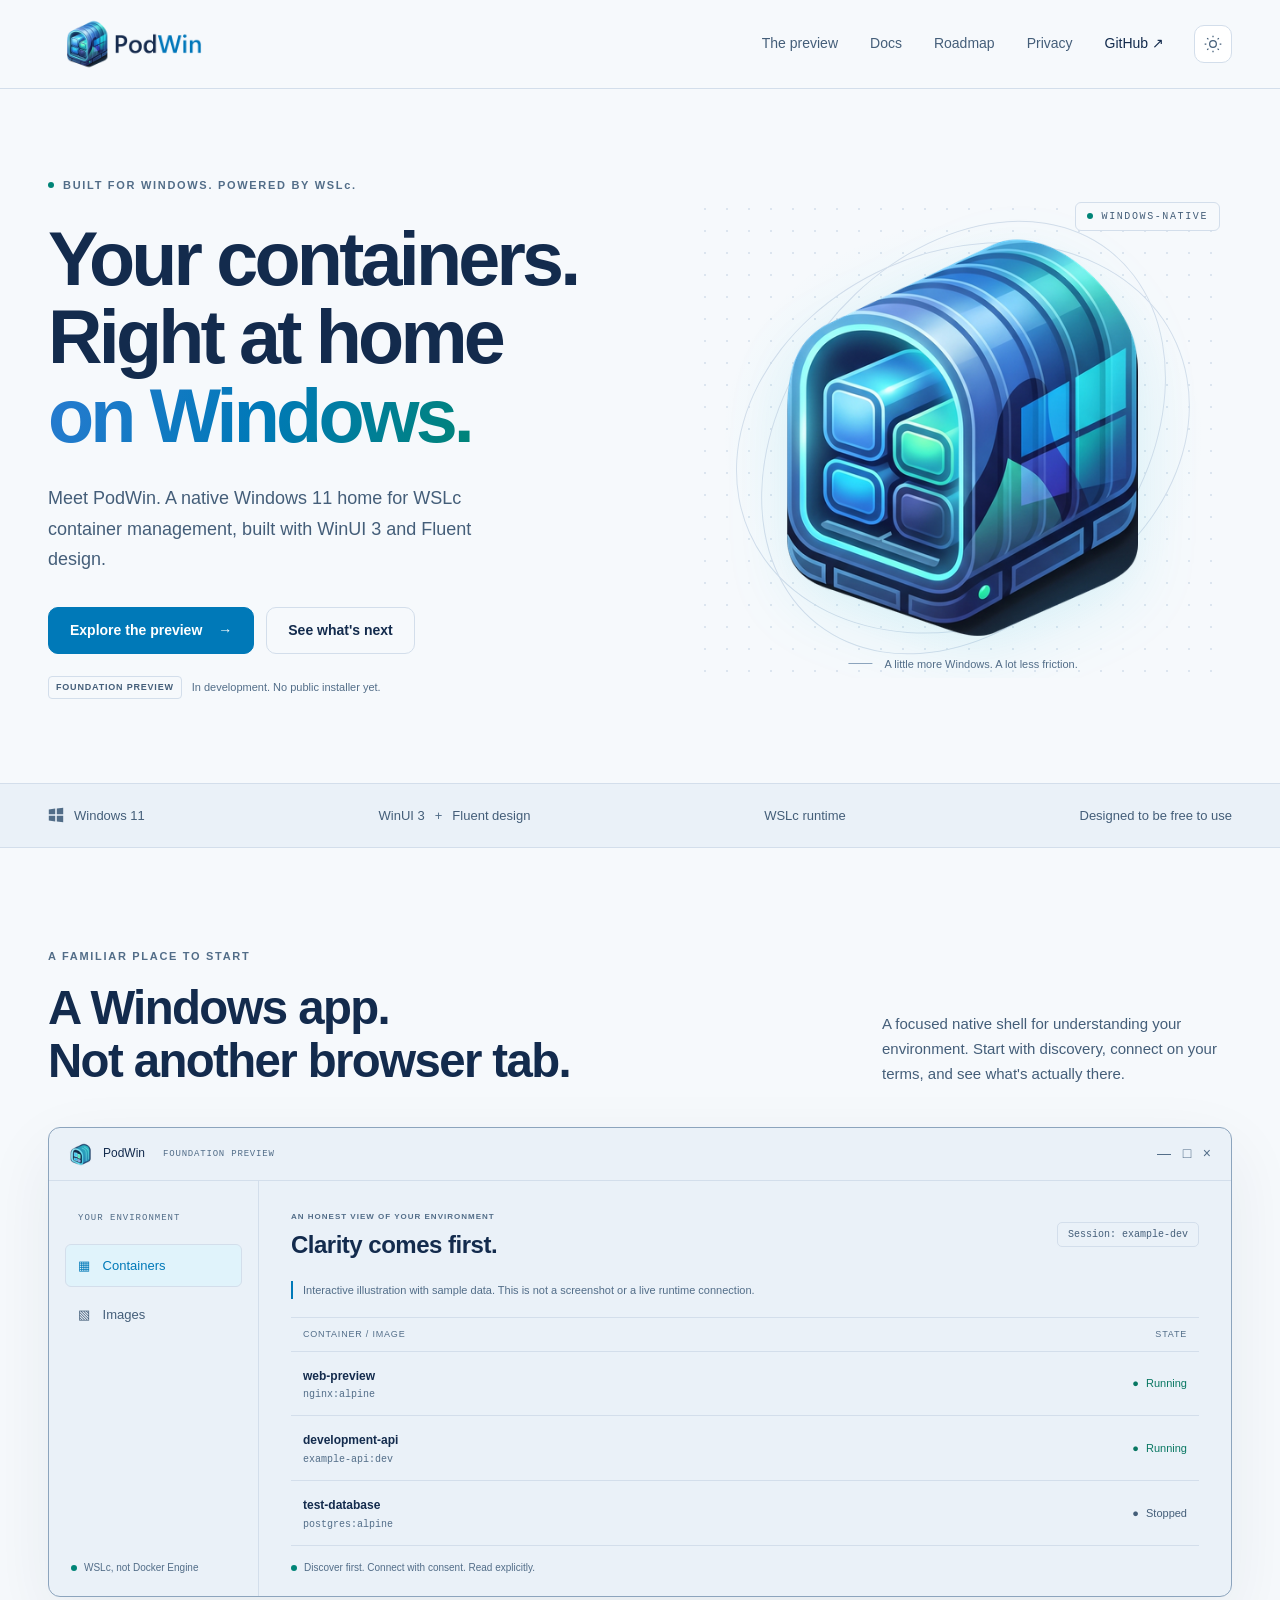
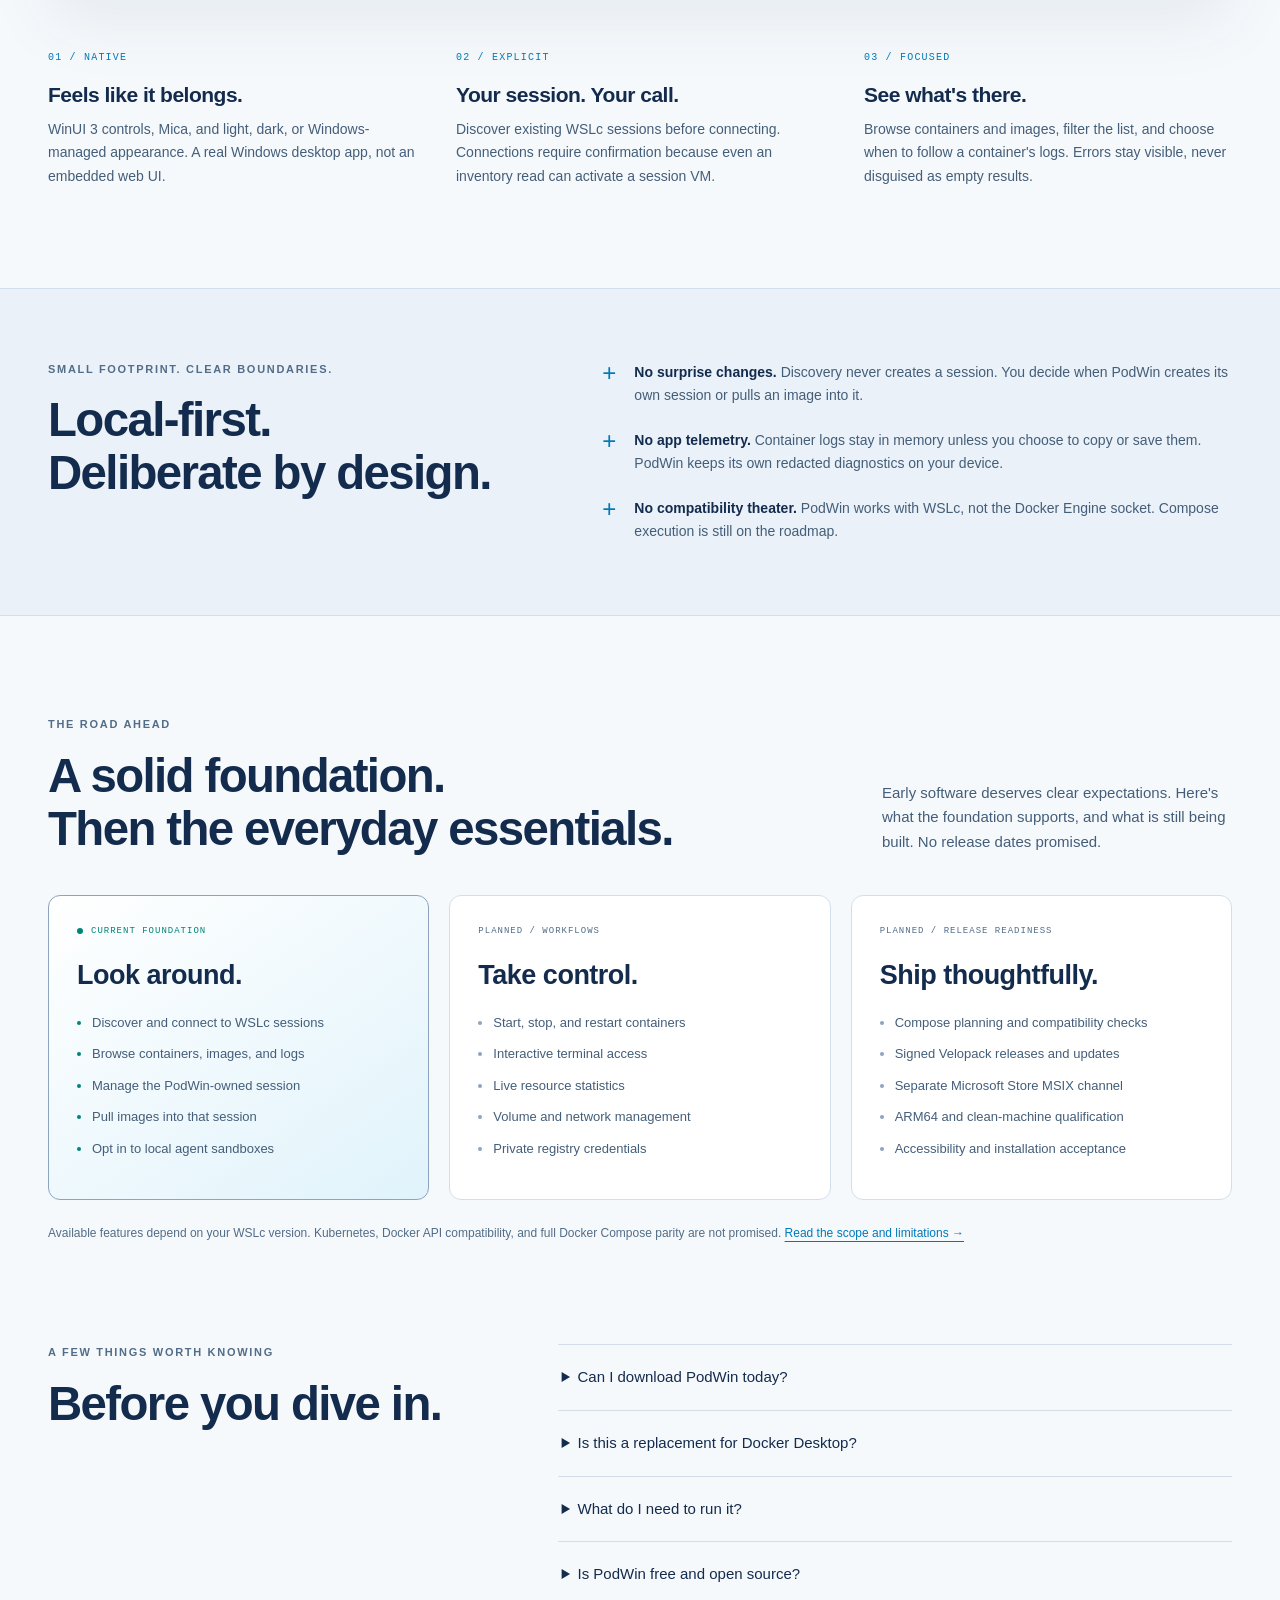
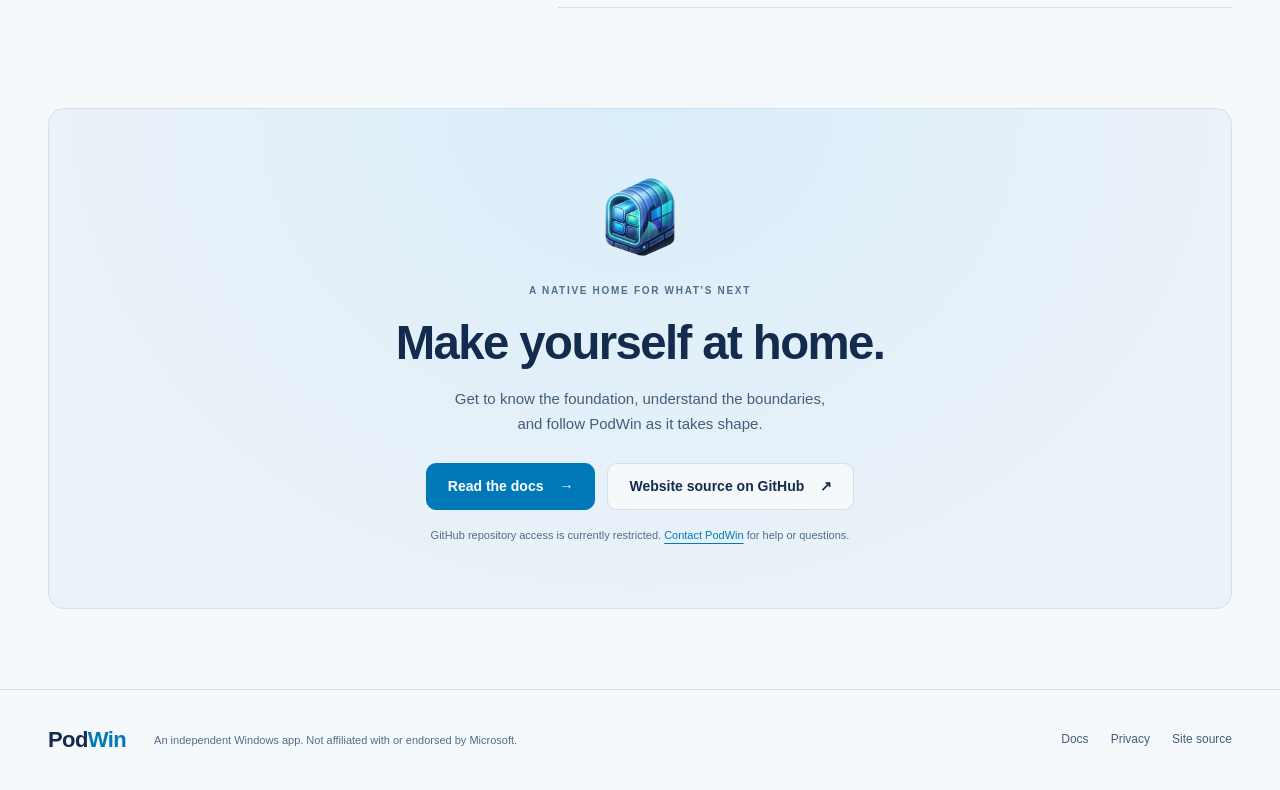
==== commit 106aed45: "fix: make public support links reachable Co-authored-by: Copilot <223556219+Copilot@users.noreply.gi" ====
--- a/site/index.html
+++ b/site/index.html
@@ -5,13 +5,13 @@
   <meta name="viewport" content="width=device-width, initial-scale=1">
   <script src="assets/theme.js"></script>
   <title>PodWin | WSLc containers. Native Windows.</title>
-  <meta name="description" content="PodWin 1.0 is a native Windows 11 app for WSLc container management. Get it from the Microsoft Store and read the docs.">
+  <meta name="description" content="Meet PodWin, a native Windows 11 app for WSLc container management. Explore the foundation preview, read the docs, and see what's next.">
   <meta name="theme-color" content="#101c30">
   <link rel="canonical" href="https://podwin.app/">
   <meta property="og:type" content="website">
   <meta property="og:site_name" content="PodWin">
   <meta property="og:title" content="PodWin | WSLc containers. Native Windows.">
-  <meta property="og:description" content="PodWin 1.0 is available from the Microsoft Store for Windows 11. Explore WSLc containers and opt-in Agent Sandboxes.">
+  <meta property="og:description" content="A Windows-native home for your WSLc containers. Explore the foundation preview.">
   <meta property="og:url" content="https://podwin.app/">
   <meta property="og:image" content="https://podwin.app/assets/podwin-banner.png">
   <meta property="og:image:alt" content="The blue and teal PodWin capsule logo and wordmark.">
@@ -32,11 +32,11 @@
         <img class="brand-light" src="assets/podwin-horizontal-light.png" alt="PodWin" width="1600" height="480">
       </a>
       <nav aria-label="Main navigation">
-        <a href="#preview">The app</a>
+        <a href="#preview">The preview</a>
         <a href="docs/">Docs</a>
         <a href="#roadmap">Roadmap</a>
         <a href="privacy/">Privacy</a>
-        <a class="nav-github" href="https://github.com/swigerb/PodWin" title="Application repository; access is currently restricted">GitHub <span aria-hidden="true">&#8599;</span></a>
+        <a class="nav-github" href="https://github.com/swigerb/podwin.app" title="Website source">GitHub <span aria-hidden="true">&#8599;</span></a>
       </nav>
       <button class="theme-toggle" type="button" aria-label="Switch to light theme" hidden>
         <svg viewBox="0 0 24 24" fill="none" stroke="currentColor" stroke-width="1.5" aria-hidden="true"><circle cx="12" cy="12" r="4"/><path d="M12 2v2m0 16v2M2 12h2m16 0h2M5 5l1.5 1.5m11 11L19 19M5 19l1.5-1.5m11-11L19 5"/></svg>
@@ -48,12 +48,12 @@
       <div class="hero-copy">
         <p class="eyebrow"><span class="status-dot" aria-hidden="true"></span> BUILT FOR WINDOWS. POWERED BY WSLc.</p>
         <h1 id="hero-title">Your containers.<br>Right at home<br><span class="gradient-text">on Windows.</span></h1>
-        <p class="hero-description">Meet PodWin 1.0. A native Windows 11 x64 app for WSLc container management, available from the Microsoft Store.</p>
+        <p class="hero-description">Meet PodWin. A native Windows 11 home for WSLc container management, built with WinUI 3 and Fluent design.</p>
         <div class="button-row">
-          <a class="store-badge" href="https://apps.microsoft.com/detail/9P48Q1CXZ8KH?mode=direct"><img src="https://get.microsoft.com/images/en-us%20dark.svg" width="200" alt="Get it from Microsoft"></a>
-          <a class="button button-secondary" href="docs/">Read the docs</a>
+          <a class="button button-primary" href="docs/">Explore the preview <span aria-hidden="true">&#8594;</span></a>
+          <a class="button button-secondary" href="#roadmap">See what's next</a>
         </div>
-        <p class="hero-note"><span class="small-tag">PODWIN 1.0</span> Windows 11 22H2 or later, x64, with Microsoft WSLc 3.0.3 or 3.0.4.</p>
+        <p class="hero-note"><span class="small-tag">FOUNDATION PREVIEW</span> In development. No public installer yet.</p>
       </div>
       <div class="hero-art">
         <div class="orbit orbit-one" aria-hidden="true"></div>
@@ -66,9 +66,9 @@
 
     <div class="platform-strip">
       <div class="container platform-inner">
-        <span><svg viewBox="0 0 20 20" fill="currentColor" aria-hidden="true"><path d="M1 3l8-1v7H1zm10-1l8-1v8h-8zM1 11h8v7l-8-1zm10 0h8v8l-8-1z"/></svg> Windows 11 22H2+</span>
+        <span><svg viewBox="0 0 20 20" fill="currentColor" aria-hidden="true"><path d="M1 3l8-1v7H1zm10-1l8-1v8h-8zM1 11h8v7l-8-1zm10 0h8v8l-8-1z"/></svg> Windows 11</span>
         <span>WinUI 3 <span class="strip-plus">+</span> Fluent design</span>
-        <span>Microsoft WSLc 3.0.3 / 3.0.4</span>
+        <span>WSLc runtime</span>
         <span>Designed to be free to use</span>
       </div>
     </div>
@@ -79,7 +79,7 @@
         <p>A focused native shell for understanding your environment. Start with discovery, connect on your terms, and see what's actually there.</p>
       </div>
       <div class="preview-frame">
-        <div class="preview-titlebar"><img src="assets/favicon-32.png" alt="" width="24" height="24"><span>PodWin</span><span class="preview-badge">PODWIN 1.0</span><span class="window-chrome" aria-hidden="true">&#8212; &nbsp; &#9633; &nbsp; &#215;</span></div>
+        <div class="preview-titlebar"><img src="assets/favicon-32.png" alt="" width="24" height="24"><span>PodWin</span><span class="preview-badge">FOUNDATION PREVIEW</span><span class="window-chrome" aria-hidden="true">&#8212; &nbsp; &#9633; &nbsp; &#215;</span></div>
         <div class="preview-body">
           <div class="preview-sidebar">
             <span class="sidebar-label">YOUR ENVIRONMENT</span>
@@ -87,7 +87,7 @@
               <button id="containers-tab" role="tab" aria-selected="true" aria-controls="containers-panel" tabindex="0" type="button"><span aria-hidden="true">&#9638;</span> Containers</button>
               <button id="images-tab" role="tab" aria-selected="false" aria-controls="images-panel" tabindex="-1" type="button"><span aria-hidden="true">&#9639;</span> Images</button>
             </div>
-            <div class="sidebar-footer"><span class="status-dot" aria-hidden="true"></span> Microsoft WSLc</div>
+            <div class="sidebar-footer"><span class="status-dot" aria-hidden="true"></span> WSLc, not Docker Engine</div>
           </div>
           <div class="preview-content">
             <div class="inventory-heading"><div><p class="eyebrow">AN HONEST VIEW OF YOUR ENVIRONMENT</p><h3>Clarity comes first.</h3></div><span class="session-label">Session: example-dev</span></div>
@@ -121,7 +121,7 @@
         <div class="principles-list">
           <div><span aria-hidden="true">+</span><p><strong>No surprise changes.</strong> Discovery never creates a session. You decide when PodWin creates its own session or pulls an image into it.</p></div>
           <div><span aria-hidden="true">+</span><p><strong>No app telemetry.</strong> Container logs stay in memory unless you choose to copy or save them. PodWin keeps its own redacted diagnostics on your device.</p></div>
-          <div><span aria-hidden="true">+</span><p><strong>Focused by design.</strong> PodWin is purpose-built for Microsoft WSLc sessions and local coding-agent sandboxes.</p></div>
+          <div><span aria-hidden="true">+</span><p><strong>No compatibility theater.</strong> PodWin works with WSLc, not the Docker Engine socket. Compose execution is still on the roadmap.</p></div>
         </div>
       </div>
     </section>
@@ -133,53 +133,45 @@
       </div>
       <div class="roadmap-grid">
         <article class="roadmap-card roadmap-current">
-          <span class="stage-label"><span class="status-dot" aria-hidden="true"></span> PODWIN 1.0 / AVAILABLE</span>
+          <span class="stage-label"><span class="status-dot" aria-hidden="true"></span> CURRENT FOUNDATION</span>
           <h3>Look around.</h3>
-          <ul><li>Discover and connect to WSLc sessions</li><li>Browse containers, images, networks, and volumes</li><li>Manage the PodWin-owned session</li><li>Pull images into that session</li><li>Opt in to local Agent Sandboxes</li></ul>
+          <ul><li>Discover and connect to WSLc sessions</li><li>Browse containers, images, and logs</li><li>Manage the PodWin-owned session</li><li>Pull images into that session</li><li>Opt in to local agent sandboxes</li></ul>
         </article>
         <article class="roadmap-card">
-          <span class="stage-label">PLANNED / SECURITY</span>
-          <h3>Extend the boundaries.</h3>
-          <ul><li>Network allowlisting beyond deny-all</li><li>Owned Agent Sandbox VHDX reclamation</li><li>Broader runtime and build support</li></ul>
+          <span class="stage-label">PLANNED / WORKFLOWS</span>
+          <h3>Take control.</h3>
+          <ul><li>Start, stop, and restart containers</li><li>Interactive terminal access</li><li>Live resource statistics</li><li>Volume and network management</li><li>Private registry credentials</li></ul>
         </article>
         <article class="roadmap-card">
           <span class="stage-label">PLANNED / RELEASE READINESS</span>
           <h3>Ship thoughtfully.</h3>
-          <ul><li>Broader runtime qualification</li><li>Completed accessibility qualification</li><li>Additional WSLc workflow coverage</li></ul>
+          <ul><li>Compose planning and compatibility checks</li><li>Signed Velopack releases and updates</li><li>Separate Microsoft Store MSIX channel</li><li>ARM64 and clean-machine qualification</li><li>Accessibility and installation acceptance</li></ul>
         </article>
       </div>
-      <p class="section-note">Available features depend on the documented WSLc version. <a href="docs/#boundaries">Read the scope and limitations <span aria-hidden="true">&#8594;</span></a></p>
+      <p class="section-note">Available features depend on your WSLc version. Kubernetes, Docker API compatibility, and full Docker Compose parity are not promised. <a href="docs/#boundaries">Read the scope and limitations <span aria-hidden="true">&#8594;</span></a></p>
     </section>
 
     <section class="section container faq-section" aria-labelledby="faq-title">
       <div><p class="eyebrow">A FEW THINGS WORTH KNOWING</p><h2 id="faq-title">Before you dive in.</h2></div>
       <div class="faq-list">
-        <details><summary>Can I get PodWin today?</summary><p>Yes. PodWin 1.0 is available from the <a href="https://apps.microsoft.com/detail/9P48Q1CXZ8KH">Microsoft Store</a> for Windows 11.</p></details>
-        <details><summary>Which runtime does PodWin use?</summary><p>PodWin manages Microsoft WSLc containers. It works with an existing supported WSLc session and can manage a PodWin-owned session.</p></details>
-        <details><summary>What do I need to run it?</summary><p>You need Windows 11 22H2 or later on x64, with Microsoft WSLc 3.0.3 or 3.0.4 installed separately. PodWin never installs or changes WSL. See the <a href="docs/#requirements">requirements</a>.</p></details>
+        <details><summary>Can I download PodWin today?</summary><p>Not yet. PodWin is a foundation preview with no public installer or Microsoft Store listing. Signing and clean-machine validation still come before a public release. The docs describe the current development workflow.</p></details>
+        <details><summary>Is this a replacement for Docker Desktop?</summary><p>Not today. PodWin manages WSLc containers. It does not connect to Docker Engine, and Docker Desktop containers will not appear here.</p></details>
+        <details><summary>What do I need to run it?</summary><p>Windows 11 22H2 or later on x64, with WSLc installed separately. The preview supports WSLc 3.0.3 and 3.0.4, with a smaller feature set on qualified Direct x64 hosts running 3.0.5. See the <a href="docs/#requirements">requirements</a>.</p></details>
         <details><summary>Is PodWin free and open source?</summary><p>PodWin is free to use and the app is licensed under Apache License 2.0. The project repository is currently private, so public source downloads are not available.</p></details>
       </div>
     </section>
 
-    <section class="container closing-section download-section" id="download" aria-labelledby="closing-title">
+    <section class="container closing-section" aria-labelledby="closing-title">
       <img src="assets/podwin-icon-512.png" alt="" width="88" height="88" loading="lazy">
-      <p class="eyebrow">DOWNLOAD PODWIN</p>
-      <h2 id="closing-title">Install from the Microsoft Store.</h2>
-      <p>Available from the Microsoft Store for Windows 11 22H2 or later, x64, with Microsoft WSLc 3.0.3 or 3.0.4.</p>
-      <div class="download-actions">
-        <a class="store-badge" href="https://apps.microsoft.com/detail/9P48Q1CXZ8KH?mode=direct"><img src="https://get.microsoft.com/images/en-us%20dark.svg" width="200" alt="Get it from Microsoft"></a>
-        <a class="button button-secondary" href="ms-windows-store://pdp/?productid=9P48Q1CXZ8KH">Open Microsoft Store on Windows</a>
-      </div>
-      <div class="code-block download-command">
-        <div class="code-heading"><span>WINGET / MICROSOFT STORE</span><button class="copy-button" type="button" data-copy="winget-command" hidden>Copy command</button></div>
-        <pre><code id="winget-command">winget install --id 9P48Q1CXZ8KH --source msstore</code></pre>
-      </div>
-      <p id="copy-status" class="copy-status" role="status" aria-live="polite"></p>
-      <p class="fine-print">Store package identity: <code>MightyB.PodWin</code>. <a href="docs/#requirements">Check the requirements</a> before installation or <a href="docs/#contact">Contact PodWin</a> for help.</p>
+      <p class="eyebrow">A NATIVE HOME FOR WHAT'S NEXT</p>
+      <h2 id="closing-title">Make yourself at home.</h2>
+      <p>Get to know the foundation, understand the boundaries,<br class="desktop-break"> and follow PodWin as it takes shape.</p>
+      <div class="button-row"><a class="button button-primary" href="docs/">Read the docs <span aria-hidden="true">&#8594;</span></a><a class="button button-secondary" href="https://github.com/swigerb/podwin.app">Website source on GitHub <span aria-hidden="true">&#8599;</span></a></div>
+      <p class="fine-print">GitHub repository access is currently restricted. <a href="docs/#contact">Contact PodWin</a> for help or questions.</p>
     </section>
   </main>
   <footer class="site-footer">
-    <div class="container footer-inner"><a class="footer-wordmark" href="./">Pod<span>Win</span></a><div class="footer-copy"><p>An independent Windows app. Not affiliated with or endorsed by Microsoft.</p><p class="footer-attribution">Published on the Microsoft Store under MightyB by Brian Swiger (mightybs.com)</p></div><nav aria-label="Footer navigation"><a href="docs/">Docs</a><a href="privacy/">Privacy</a><a href="https://github.com/swigerb/podwin.app">Site source</a></nav></div>
+    <div class="container footer-inner"><a class="footer-wordmark" href="./">Pod<span>Win</span></a><p>An independent Windows app. Not affiliated with or endorsed by Microsoft.</p><nav aria-label="Footer navigation"><a href="docs/">Docs</a><a href="privacy/">Privacy</a><a href="https://github.com/swigerb/podwin.app">Site source</a></nav></div>
   </footer>
 </body>
 </html>
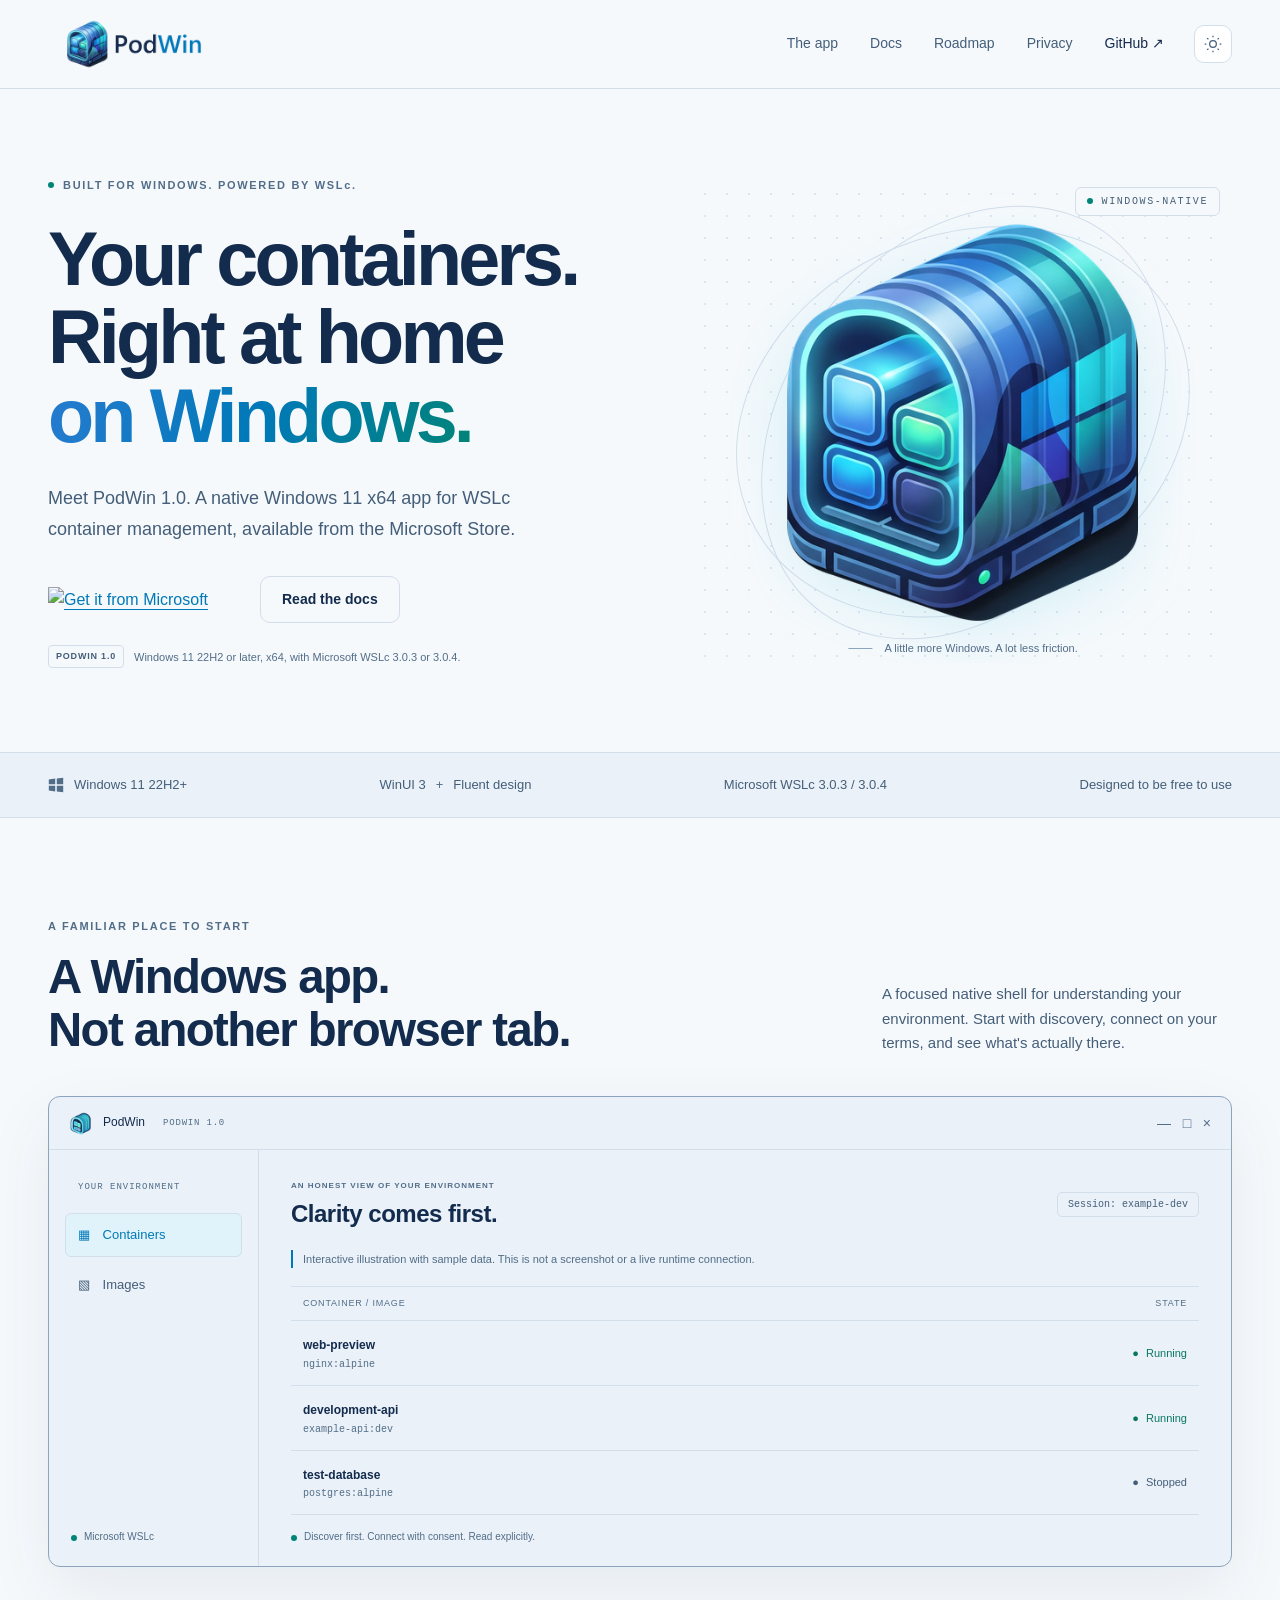
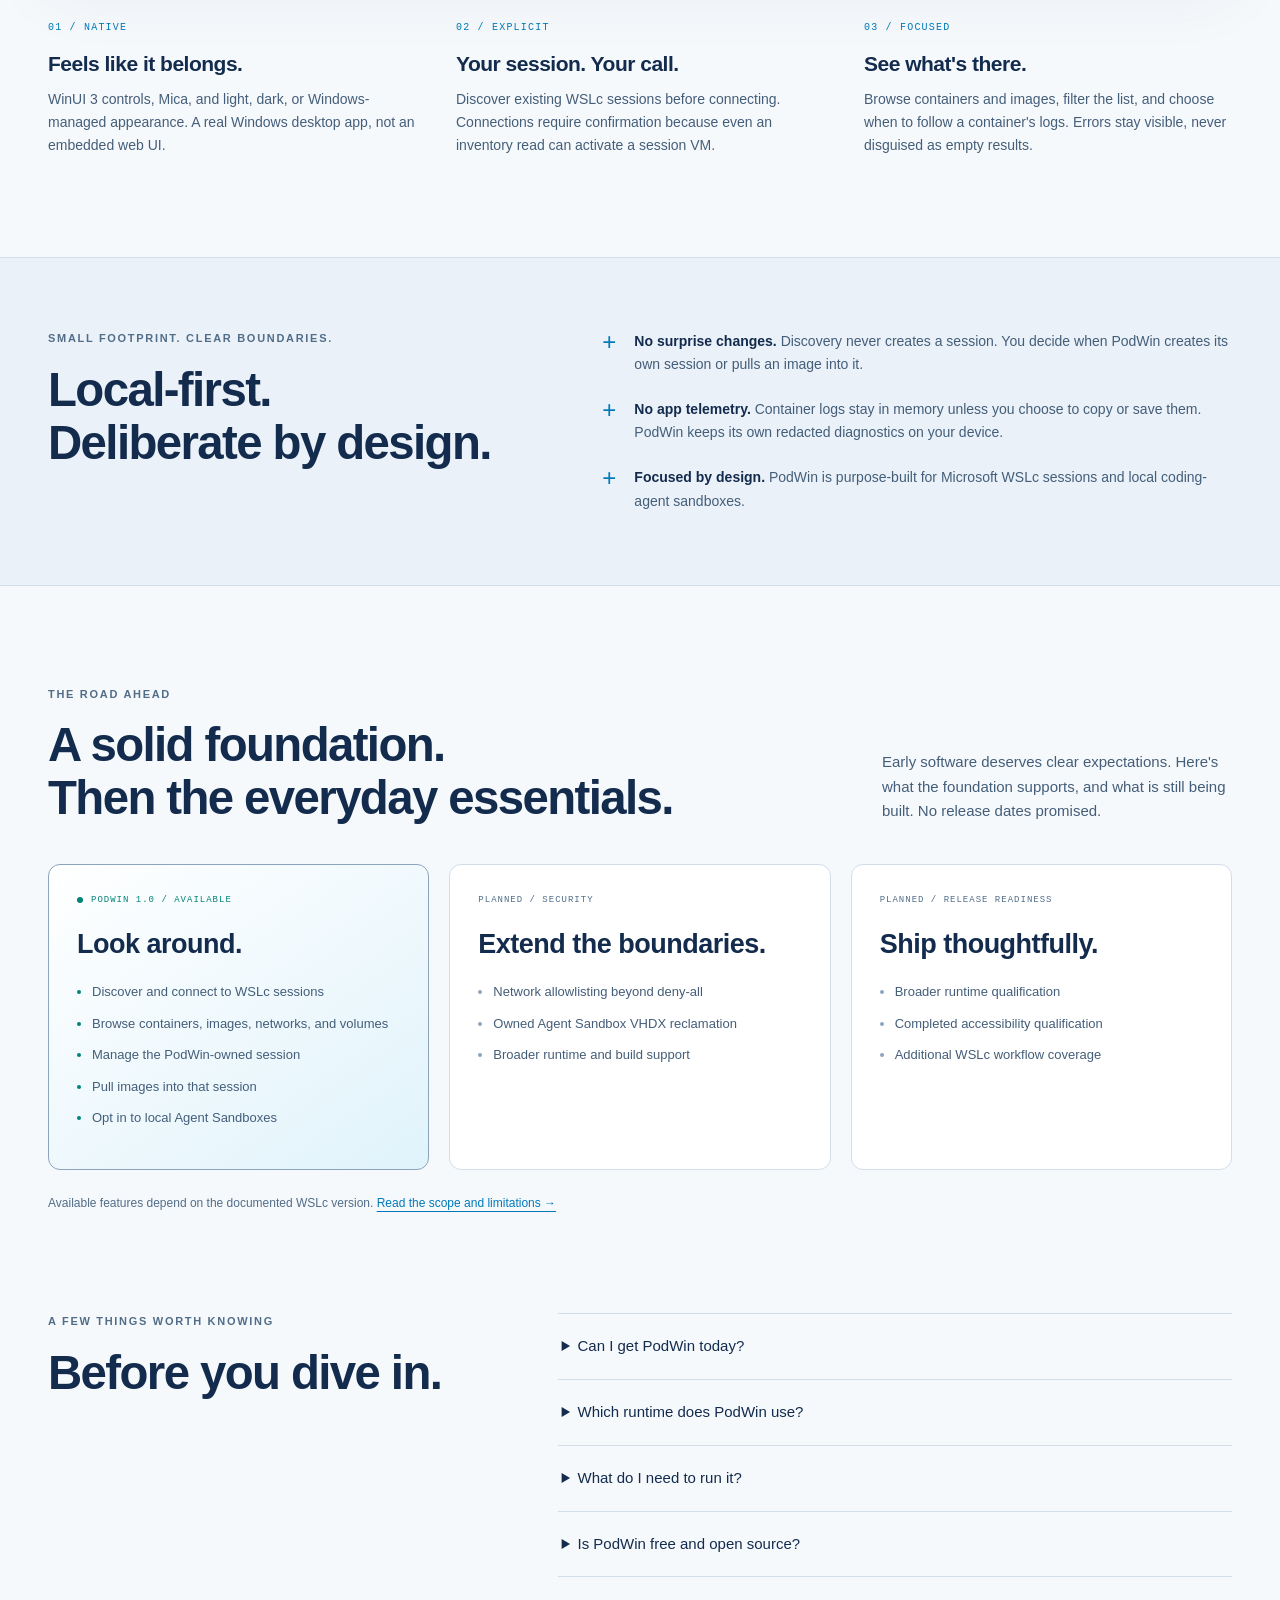
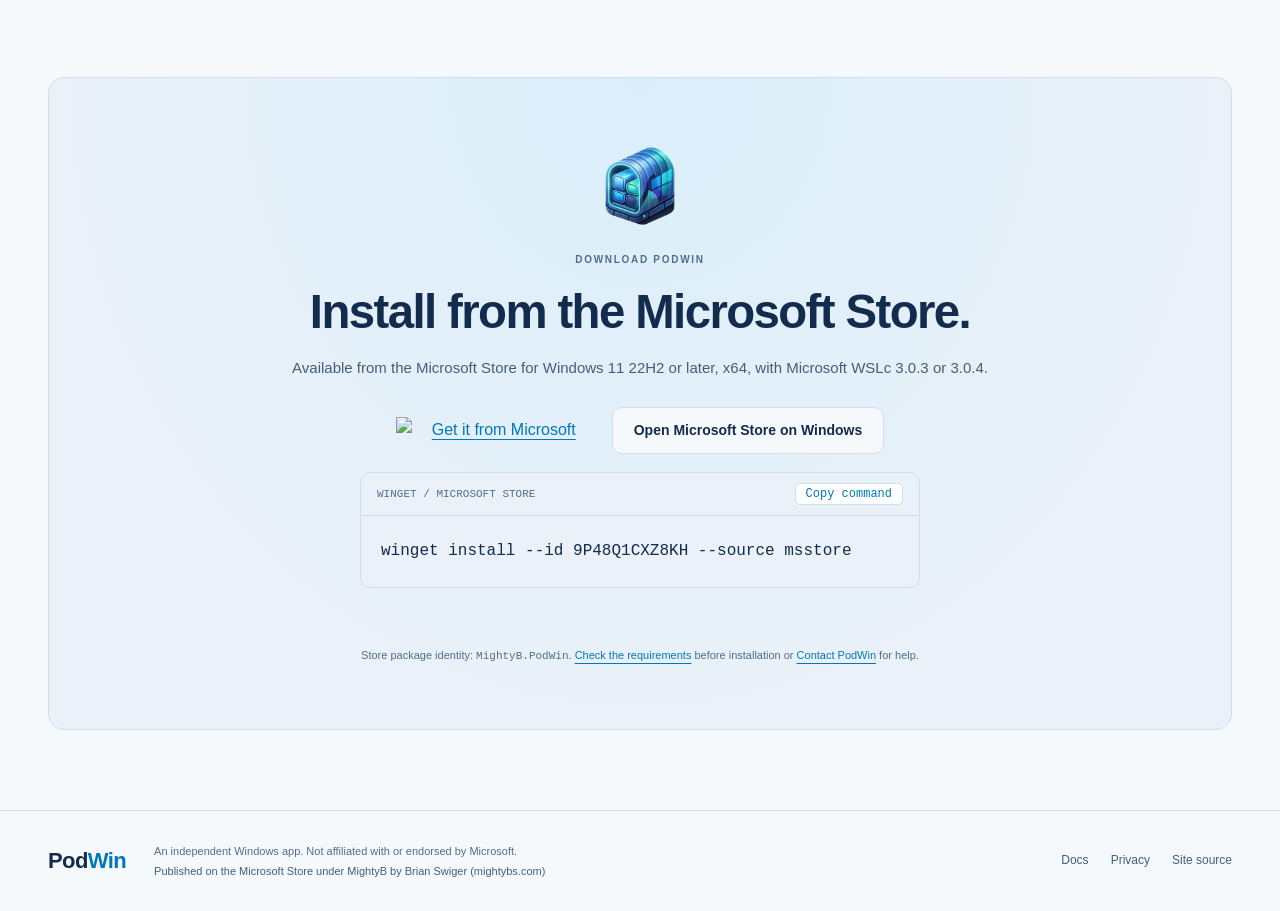
==== commit 06b5f9b9: "docs: describe PodWin 1.0 Store availability and requirements (#8) * docs: describe PodWin 1.0 Store" ====
--- a/site/index.html
+++ b/site/index.html
@@ -5,13 +5,13 @@
   <meta name="viewport" content="width=device-width, initial-scale=1">
   <script src="assets/theme.js"></script>
   <title>PodWin | WSLc containers. Native Windows.</title>
-  <meta name="description" content="Meet PodWin, a native Windows 11 app for WSLc container management. Explore the foundation preview, read the docs, and see what's next.">
+  <meta name="description" content="PodWin 1.0 is a native Windows 11 app for WSLc container management. Get it from the Microsoft Store and read the docs.">
   <meta name="theme-color" content="#101c30">
   <link rel="canonical" href="https://podwin.app/">
   <meta property="og:type" content="website">
   <meta property="og:site_name" content="PodWin">
   <meta property="og:title" content="PodWin | WSLc containers. Native Windows.">
-  <meta property="og:description" content="A Windows-native home for your WSLc containers. Explore the foundation preview.">
+  <meta property="og:description" content="PodWin 1.0 is available from the Microsoft Store for Windows 11. Explore WSLc containers and opt-in Agent Sandboxes.">
   <meta property="og:url" content="https://podwin.app/">
   <meta property="og:image" content="https://podwin.app/assets/podwin-banner.png">
   <meta property="og:image:alt" content="The blue and teal PodWin capsule logo and wordmark.">
@@ -32,7 +32,7 @@
         <img class="brand-light" src="assets/podwin-horizontal-light.png" alt="PodWin" width="1600" height="480">
       </a>
       <nav aria-label="Main navigation">
-        <a href="#preview">The preview</a>
+        <a href="#preview">The app</a>
         <a href="docs/">Docs</a>
         <a href="#roadmap">Roadmap</a>
         <a href="privacy/">Privacy</a>
@@ -48,12 +48,12 @@
       <div class="hero-copy">
         <p class="eyebrow"><span class="status-dot" aria-hidden="true"></span> BUILT FOR WINDOWS. POWERED BY WSLc.</p>
         <h1 id="hero-title">Your containers.<br>Right at home<br><span class="gradient-text">on Windows.</span></h1>
-        <p class="hero-description">Meet PodWin. A native Windows 11 home for WSLc container management, built with WinUI 3 and Fluent design.</p>
+        <p class="hero-description">Meet PodWin 1.0. A native Windows 11 x64 app for WSLc container management, available from the Microsoft Store.</p>
         <div class="button-row">
-          <a class="button button-primary" href="docs/">Explore the preview <span aria-hidden="true">&#8594;</span></a>
-          <a class="button button-secondary" href="#roadmap">See what's next</a>
+          <a class="store-badge" href="https://apps.microsoft.com/detail/9P48Q1CXZ8KH"><img src="https://get.microsoft.com/images/en-us%20dark.svg" width="200" alt="Get it from Microsoft"></a>
+          <a class="button button-secondary" href="docs/">Read the docs</a>
         </div>
-        <p class="hero-note"><span class="small-tag">FOUNDATION PREVIEW</span> In development. No public installer yet.</p>
+        <p class="hero-note"><span class="small-tag">PODWIN 1.0</span> Windows 11 22H2 or later, x64, with Microsoft WSLc 3.0.3 or 3.0.4.</p>
       </div>
       <div class="hero-art">
         <div class="orbit orbit-one" aria-hidden="true"></div>
@@ -66,9 +66,9 @@
 
     <div class="platform-strip">
       <div class="container platform-inner">
-        <span><svg viewBox="0 0 20 20" fill="currentColor" aria-hidden="true"><path d="M1 3l8-1v7H1zm10-1l8-1v8h-8zM1 11h8v7l-8-1zm10 0h8v8l-8-1z"/></svg> Windows 11</span>
+        <span><svg viewBox="0 0 20 20" fill="currentColor" aria-hidden="true"><path d="M1 3l8-1v7H1zm10-1l8-1v8h-8zM1 11h8v7l-8-1zm10 0h8v8l-8-1z"/></svg> Windows 11 22H2+</span>
         <span>WinUI 3 <span class="strip-plus">+</span> Fluent design</span>
-        <span>WSLc runtime</span>
+        <span>Microsoft WSLc 3.0.3 / 3.0.4</span>
         <span>Designed to be free to use</span>
       </div>
     </div>
@@ -79,7 +79,7 @@
         <p>A focused native shell for understanding your environment. Start with discovery, connect on your terms, and see what's actually there.</p>
       </div>
       <div class="preview-frame">
-        <div class="preview-titlebar"><img src="assets/favicon-32.png" alt="" width="24" height="24"><span>PodWin</span><span class="preview-badge">FOUNDATION PREVIEW</span><span class="window-chrome" aria-hidden="true">&#8212; &nbsp; &#9633; &nbsp; &#215;</span></div>
+        <div class="preview-titlebar"><img src="assets/favicon-32.png" alt="" width="24" height="24"><span>PodWin</span><span class="preview-badge">PODWIN 1.0</span><span class="window-chrome" aria-hidden="true">&#8212; &nbsp; &#9633; &nbsp; &#215;</span></div>
         <div class="preview-body">
           <div class="preview-sidebar">
             <span class="sidebar-label">YOUR ENVIRONMENT</span>
@@ -87,7 +87,7 @@
               <button id="containers-tab" role="tab" aria-selected="true" aria-controls="containers-panel" tabindex="0" type="button"><span aria-hidden="true">&#9638;</span> Containers</button>
               <button id="images-tab" role="tab" aria-selected="false" aria-controls="images-panel" tabindex="-1" type="button"><span aria-hidden="true">&#9639;</span> Images</button>
             </div>
-            <div class="sidebar-footer"><span class="status-dot" aria-hidden="true"></span> WSLc, not Docker Engine</div>
+            <div class="sidebar-footer"><span class="status-dot" aria-hidden="true"></span> Microsoft WSLc</div>
           </div>
           <div class="preview-content">
             <div class="inventory-heading"><div><p class="eyebrow">AN HONEST VIEW OF YOUR ENVIRONMENT</p><h3>Clarity comes first.</h3></div><span class="session-label">Session: example-dev</span></div>
@@ -121,7 +121,7 @@
         <div class="principles-list">
           <div><span aria-hidden="true">+</span><p><strong>No surprise changes.</strong> Discovery never creates a session. You decide when PodWin creates its own session or pulls an image into it.</p></div>
           <div><span aria-hidden="true">+</span><p><strong>No app telemetry.</strong> Container logs stay in memory unless you choose to copy or save them. PodWin keeps its own redacted diagnostics on your device.</p></div>
-          <div><span aria-hidden="true">+</span><p><strong>No compatibility theater.</strong> PodWin works with WSLc, not the Docker Engine socket. Compose execution is still on the roadmap.</p></div>
+          <div><span aria-hidden="true">+</span><p><strong>Focused by design.</strong> PodWin is purpose-built for Microsoft WSLc sessions and local coding-agent sandboxes.</p></div>
         </div>
       </div>
     </section>
@@ -133,45 +133,53 @@
       </div>
       <div class="roadmap-grid">
         <article class="roadmap-card roadmap-current">
-          <span class="stage-label"><span class="status-dot" aria-hidden="true"></span> CURRENT FOUNDATION</span>
+          <span class="stage-label"><span class="status-dot" aria-hidden="true"></span> PODWIN 1.0 / AVAILABLE</span>
           <h3>Look around.</h3>
-          <ul><li>Discover and connect to WSLc sessions</li><li>Browse containers, images, and logs</li><li>Manage the PodWin-owned session</li><li>Pull images into that session</li><li>Opt in to local agent sandboxes</li></ul>
+          <ul><li>Discover and connect to WSLc sessions</li><li>Browse containers, images, networks, and volumes</li><li>Manage the PodWin-owned session</li><li>Pull images into that session</li><li>Opt in to local Agent Sandboxes</li></ul>
         </article>
         <article class="roadmap-card">
-          <span class="stage-label">PLANNED / WORKFLOWS</span>
-          <h3>Take control.</h3>
-          <ul><li>Start, stop, and restart containers</li><li>Interactive terminal access</li><li>Live resource statistics</li><li>Volume and network management</li><li>Private registry credentials</li></ul>
+          <span class="stage-label">PLANNED / SECURITY</span>
+          <h3>Extend the boundaries.</h3>
+          <ul><li>Network allowlisting beyond deny-all</li><li>Owned Agent Sandbox VHDX reclamation</li><li>Broader runtime and build support</li></ul>
         </article>
         <article class="roadmap-card">
           <span class="stage-label">PLANNED / RELEASE READINESS</span>
           <h3>Ship thoughtfully.</h3>
-          <ul><li>Compose planning and compatibility checks</li><li>Signed Velopack releases and updates</li><li>Separate Microsoft Store MSIX channel</li><li>ARM64 and clean-machine qualification</li><li>Accessibility and installation acceptance</li></ul>
+          <ul><li>Broader runtime qualification</li><li>Completed accessibility qualification</li><li>Additional WSLc workflow coverage</li></ul>
         </article>
       </div>
-      <p class="section-note">Available features depend on your WSLc version. Kubernetes, Docker API compatibility, and full Docker Compose parity are not promised. <a href="docs/#boundaries">Read the scope and limitations <span aria-hidden="true">&#8594;</span></a></p>
+      <p class="section-note">Available features depend on the documented WSLc version. <a href="docs/#boundaries">Read the scope and limitations <span aria-hidden="true">&#8594;</span></a></p>
     </section>
 
     <section class="section container faq-section" aria-labelledby="faq-title">
       <div><p class="eyebrow">A FEW THINGS WORTH KNOWING</p><h2 id="faq-title">Before you dive in.</h2></div>
       <div class="faq-list">
-        <details><summary>Can I download PodWin today?</summary><p>Not yet. PodWin is a foundation preview with no public installer or Microsoft Store listing. Signing and clean-machine validation still come before a public release. The docs describe the current development workflow.</p></details>
-        <details><summary>Is this a replacement for Docker Desktop?</summary><p>Not today. PodWin manages WSLc containers. It does not connect to Docker Engine, and Docker Desktop containers will not appear here.</p></details>
-        <details><summary>What do I need to run it?</summary><p>Windows 11 22H2 or later on x64, with WSLc installed separately. The preview supports WSLc 3.0.3 and 3.0.4, with a smaller feature set on qualified Direct x64 hosts running 3.0.5. See the <a href="docs/#requirements">requirements</a>.</p></details>
+        <details><summary>Can I get PodWin today?</summary><p>Yes. PodWin 1.0 is available from the <a href="https://apps.microsoft.com/detail/9P48Q1CXZ8KH">Microsoft Store</a> for Windows 11.</p></details>
+        <details><summary>Which runtime does PodWin use?</summary><p>PodWin manages Microsoft WSLc containers. It works with an existing supported WSLc session and can manage a PodWin-owned session.</p></details>
+        <details><summary>What do I need to run it?</summary><p>You need Windows 11 22H2 or later on x64, with Microsoft WSLc 3.0.3 or 3.0.4 installed separately. PodWin never installs or changes WSL. See the <a href="docs/#requirements">requirements</a>.</p></details>
         <details><summary>Is PodWin free and open source?</summary><p>PodWin is free to use and the app is licensed under Apache License 2.0. The project repository is currently private, so public source downloads are not available.</p></details>
       </div>
     </section>
 
-    <section class="container closing-section" aria-labelledby="closing-title">
+    <section class="container closing-section download-section" id="download" aria-labelledby="closing-title">
       <img src="assets/podwin-icon-512.png" alt="" width="88" height="88" loading="lazy">
-      <p class="eyebrow">A NATIVE HOME FOR WHAT'S NEXT</p>
-      <h2 id="closing-title">Make yourself at home.</h2>
-      <p>Get to know the foundation, understand the boundaries,<br class="desktop-break"> and follow PodWin as it takes shape.</p>
-      <div class="button-row"><a class="button button-primary" href="docs/">Read the docs <span aria-hidden="true">&#8594;</span></a><a class="button button-secondary" href="https://github.com/swigerb/podwin.app">Website source on GitHub <span aria-hidden="true">&#8599;</span></a></div>
-      <p class="fine-print">GitHub repository access is currently restricted. <a href="docs/#contact">Contact PodWin</a> for help or questions.</p>
+      <p class="eyebrow">DOWNLOAD PODWIN</p>
+      <h2 id="closing-title">Install from the Microsoft Store.</h2>
+      <p>Available from the Microsoft Store for Windows 11 22H2 or later, x64, with Microsoft WSLc 3.0.3 or 3.0.4.</p>
+      <div class="download-actions">
+        <a class="store-badge" href="https://apps.microsoft.com/detail/9P48Q1CXZ8KH"><img src="https://get.microsoft.com/images/en-us%20dark.svg" width="200" alt="Get it from Microsoft"></a>
+        <a class="button button-secondary" href="ms-windows-store://pdp/?productid=9P48Q1CXZ8KH">Open Microsoft Store on Windows</a>
+      </div>
+      <div class="code-block download-command">
+        <div class="code-heading"><span>WINGET / MICROSOFT STORE</span><button class="copy-button" type="button" data-copy="winget-command" hidden>Copy command</button></div>
+        <pre><code id="winget-command">winget install --id 9P48Q1CXZ8KH --source msstore</code></pre>
+      </div>
+      <p id="copy-status" class="copy-status" role="status" aria-live="polite"></p>
+      <p class="fine-print">Store package identity: <code>MightyB.PodWin</code>. <a href="docs/#requirements">Check the requirements</a> before installation or <a href="docs/#contact">Contact PodWin</a> for help.</p>
     </section>
   </main>
   <footer class="site-footer">
-    <div class="container footer-inner"><a class="footer-wordmark" href="./">Pod<span>Win</span></a><p>An independent Windows app. Not affiliated with or endorsed by Microsoft.</p><nav aria-label="Footer navigation"><a href="docs/">Docs</a><a href="privacy/">Privacy</a><a href="https://github.com/swigerb/podwin.app">Site source</a></nav></div>
+    <div class="container footer-inner"><a class="footer-wordmark" href="./">Pod<span>Win</span></a><div class="footer-copy"><p>An independent Windows app. Not affiliated with or endorsed by Microsoft.</p><p class="footer-attribution">Published on the Microsoft Store under MightyB by Brian Swiger (mightybs.com)</p></div><nav aria-label="Footer navigation"><a href="docs/">Docs</a><a href="privacy/">Privacy</a><a href="https://github.com/swigerb/podwin.app">Site source</a></nav></div>
   </footer>
 </body>
 </html>
